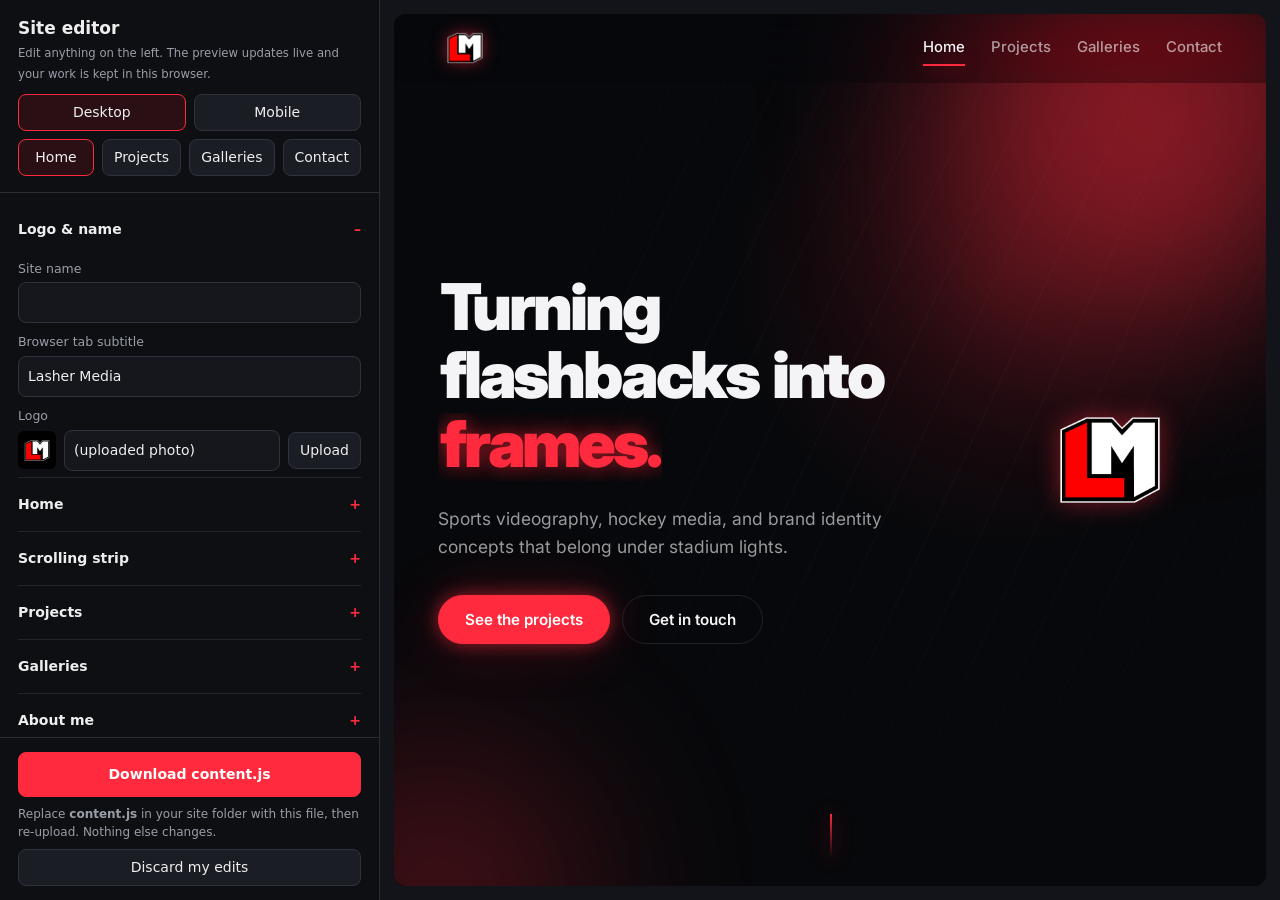
==== admin.html @ 1fe07e87 "Site" ====
<!DOCTYPE html>
<html lang="en"><head><meta charset="utf-8">
<meta name="viewport" content="width=device-width, initial-scale=1">
<meta name="robots" content="noindex">
<title>Site editor</title>
<style>
*{box-sizing:border-box}body{margin:0;font:14px/1.5 Inter,system-ui,sans-serif;background:#12141a;color:#eee;display:flex;height:100vh}
aside{width:380px;flex:none;background:#0d0f13;border-right:1px solid #2a2d36;display:flex;flex-direction:column}
.top{padding:16px 18px;border-bottom:1px solid #2a2d36}.top h1{font-size:17px;margin:0}.top small{color:#9a9ea8}
.scroll{flex:1;overflow:auto;padding:10px 18px}
details{border-bottom:1px solid #22252d;padding:6px 0}summary{cursor:pointer;font-weight:600;padding:10px 0;list-style:none;display:flex;justify-content:space-between}
summary::after{content:"+";color:#ff2a3d}details[open] summary::after{content:"–"}
label{display:block;margin:10px 0 4px;font-size:12.5px;color:#9a9ea8}
input[type=text],textarea{width:100%;padding:9px;border-radius:8px;border:1px solid #2f333d;background:#15171c;color:#eee;font:inherit}
textarea{min-height:76px;resize:vertical}input[type=color]{width:60px;height:34px;border:0;background:none;padding:0}
button{font:inherit;cursor:pointer;border:1px solid #2f333d;background:#1a1d24;color:#eee;padding:7px 11px;border-radius:8px}
button:hover{border-color:#ff2a3d}button.on{border-color:#ff2a3d;background:#2a0f14}
.item{border:1px solid #2a2d36;border-radius:10px;padding:2px 12px 12px;margin:10px 0;background:#101218}
.item .bar{display:flex;gap:6px;justify-content:space-between;align-items:center;margin-top:10px}.item b{font-size:12.5px}
.img{display:flex;gap:8px;align-items:center}.img img{width:38px;height:38px;object-fit:contain;background:#000;border-radius:6px}
.foot{padding:14px 18px;border-top:1px solid #2a2d36;display:grid;gap:8px}
.save{background:#ff2a3d;border-color:#ff2a3d;color:#fff;font-weight:600;padding:11px}
.hint{color:#9a9ea8;font-size:12px}.row{display:flex;gap:8px}.row button{flex:1}
main{flex:1;display:flex;justify-content:center;padding:14px;overflow:auto}
iframe{border:0;background:#000;border-radius:12px;width:100%;transition:width .25s}iframe.m{width:390px}
@media(max-width:860px){body{flex-direction:column}aside{width:100%;height:55vh}main{height:45vh}}
</style></head><body>
<aside>
<div class="top"><h1>Site editor</h1><small>Edit anything on the left. The preview updates live and your work is kept in this browser.</small>
<div class="row" style="margin-top:10px"><button id="dt" class="on">Desktop</button><button id="mb">Mobile</button></div>
<div class="row" style="margin-top:8px" id="pg"></div></div>
<div class="scroll" id="form"></div>
<div class="foot"><button class="save" id="dl">Download content.js</button>
<div class="hint">Replace <b>content.js</b> in your site folder with this file, then re-upload. Nothing else changes.</div>
<button id="reset">Discard my edits</button></div>
</aside>
<main><iframe id="f" src="index.html" title="Preview"></iframe></main>
<script src="content.js"></script>
<script>
const KEY='lm-draft',$=id=>document.getElementById(id),f=$('f');
let S;try{S=JSON.parse(localStorage.getItem(KEY))}catch(e){}
S=S||JSON.parse(JSON.stringify(window.SITE));
const SCHEMA=[
['Logo & name',[['brand.name','text','Site name'],['brand.title','text','Browser tab subtitle'],['brand.logo','image','Logo']]],
['Home',[['hero.headline','text','Headline'],['hero.accent','text','Words that glow red (from the headline)'],['hero.sub','area','Intro text'],['hero.primary','text','Main button'],['hero.secondary','text','Second button'],['hero.image','image','Background photo (fills the whole top section)'],['hero.video','text','Background video (optional, e.g. video/hero.mp4)']]],
['Scrolling strip',[['marquee','lines','One phrase per line']]],
['Projects',[['projects.heading','text','Heading'],['projects.text','area','Intro'],['projects.items','list','Project',[['tag','text','Small label'],['title','text','Title'],['text','area','Description'],['image','image','Cover image'],['link','text','Link (optional)'],['linkLabel','text','Link text']]]]],
['Galleries',[['galleries.heading','text','Heading'],['galleries.text','area','Intro'],['galleries.items','list','Gallery',[['title','text','Title'],['label','text','Small text'],['url','text','Gallery link'],['image','image','Thumbnail image (optional)']]]]],
['About me',[['about.heading','text','Heading'],['about.paragraphs','paras','Text (blank line between paragraphs)'],['about.photo','image','Photo'],['about.skills','csv','Skills (separate with commas)']]],
['Contact & links',[['contact.heading','text','Heading'],['contact.text','area','Intro'],['contact.email','text','Email address'],['contact.types','lines','Project types in the form (one per line)'],['contact.socials','list','Social link',[['label','text','Name'],['url','text','Link']]]]],
['Colors',[['theme.accent','color','Neon accent'],['theme.bg','color','Background'],['theme.ink','color','Text']]],
['Footer',[['footer','text','Footer text']]]];
const parent=(o,p)=>{const k=p.split('.');const last=k.pop();for(const x of k)o=o[x];return[o,last]};
let t;function push(){clearTimeout(t);t=setTimeout(()=>{localStorage.setItem(KEY,JSON.stringify(S));f.contentWindow&&f.contentWindow.postMessage({type:'site',data:S},'*')},200)}
f.onload=()=>f.contentWindow.postMessage({type:'site',data:S},'*');
const E=(tag,cls,txt)=>{const e=document.createElement(tag);if(cls)e.className=cls;if(txt)e.textContent=txt;return e};
function shrink(file,key,cb){const i=new Image,u=URL.createObjectURL(file);i.onload=()=>{const m=key==='logo'?900:1600,s=Math.min(1,m/Math.max(i.width,i.height)),c=E('canvas');c.width=i.width*s;c.height=i.height*s;c.getContext('2d').drawImage(i,0,0,c.width,c.height);cb(file.type==='image/png'?c.toDataURL('image/png'):c.toDataURL('image/jpeg',.82))};i.src=u}
function field(obj,key,type,label,after){
 const w=E('div');w.append(E('label','',label));let v=obj[key];
 const set=x=>{obj[key]=x;push()};
 if(type==='text'||type==='color'){const i=E('input');i.type=type;i.value=v||'';i.oninput=()=>set(i.value);w.append(i)}
 else if(type==='image'){const r=E('div','img'),th=E('img'),i=E('input');i.type='text';i.value=(v||'').startsWith('data:')?'(uploaded photo)':v||'';i.placeholder='images/photo.jpg or upload →';
  if(v)th.src=v;else th.style.display='none';
  i.oninput=()=>{set(i.value);th.src=i.value;th.style.display=i.value?'':'none'};
  const b=E('button','','Upload'),fi=E('input');fi.type='file';fi.accept='image/*';fi.hidden=true;b.onclick=()=>fi.click();
  fi.onchange=()=>fi.files[0]&&shrink(fi.files[0],key,d=>{set(d);th.src=d;th.style.display='';i.value='(uploaded photo)'});
  r.append(th,i,b,fi);w.append(r)}
 else{const a=E('textarea');
  const to={area:x=>x||'',lines:x=>(x||[]).join('\n'),paras:x=>(x||[]).join('\n\n'),csv:x=>(x||[]).join(', ')}[type];
  const from={area:x=>x,lines:x=>x.split('\n').map(s=>s.trim()).filter(Boolean),paras:x=>x.split(/\n\s*\n/).map(s=>s.trim()).filter(Boolean),csv:x=>x.split(',').map(s=>s.trim()).filter(Boolean)}[type];
  a.value=to(v);a.oninput=()=>set(from(a.value));w.append(a)}
 return w}
function build(){
 const root=$('form');root.textContent='';
 SCHEMA.forEach(([title,fields],n)=>{
  const d=E('details');if(n===0)d.open=true;d.append(E('summary','',title));
  fields.forEach(([path,type,label,sub])=>{
   const[o,k]=parent(S,path);
   if(type!=='list'){d.append(field(o,k,type,label));return}
   const arr=o[k],box=E('div');
   const draw=()=>{box.textContent='';arr.forEach((it,i)=>{
     const c=E('div','item');sub.forEach(([sk,st,sl])=>c.append(field(it,sk,st,sl)));
     const bar=E('div','bar');bar.append(E('b','',label+' '+(i+1)));
     const up=E('button','','↑'),dn=E('button','','↓'),del=E('button','','Delete');
     up.onclick=()=>{if(i>0){[arr[i-1],arr[i]]=[arr[i],arr[i-1]];push();draw()}};
     dn.onclick=()=>{if(i<arr.length-1){[arr[i+1],arr[i]]=[arr[i],arr[i+1]];push();draw()}};
     del.onclick=()=>{if(confirm('Delete this item?')){arr.splice(i,1);push();draw()}};
     const g=E('div');g.style.cssText='display:flex;gap:6px';g.append(up,dn,del);bar.append(g);c.append(bar);box.append(c)})};
   draw();d.append(box);
   const add=E('button','','+ Add '+label.toLowerCase());add.style.marginTop='8px';
   add.onclick=()=>{const n={};sub.forEach(([sk])=>n[sk]='');arr.push(n);push();draw()};d.append(add)});
  root.append(d)})}
build();
[['index.html','Home'],['projects.html','Projects'],['galleries.html','Galleries'],['contact.html','Contact']].forEach(([u,n],i)=>{const b=E('button',i?'':'on',n);b.onclick=()=>{f.src=u;[...$('pg').children].forEach(x=>x.classList.remove('on'));b.classList.add('on')};$('pg').append(b)});
$('dt').onclick=()=>{f.classList.remove('m');$('dt').classList.add('on');$('mb').classList.remove('on')};
$('mb').onclick=()=>{f.classList.add('m');$('mb').classList.add('on');$('dt').classList.remove('on')};
$('dl').onclick=()=>{const a=E('a');a.href=URL.createObjectURL(new Blob(['window.SITE = '+JSON.stringify(S,null,2)+';\n'],{type:'text/javascript'}));a.download='content.js';a.click()};
$('reset').onclick=()=>{if(confirm('Discard all your unsaved edits and go back to the published version?')){localStorage.removeItem(KEY);location.reload()}};
</script></body></html>
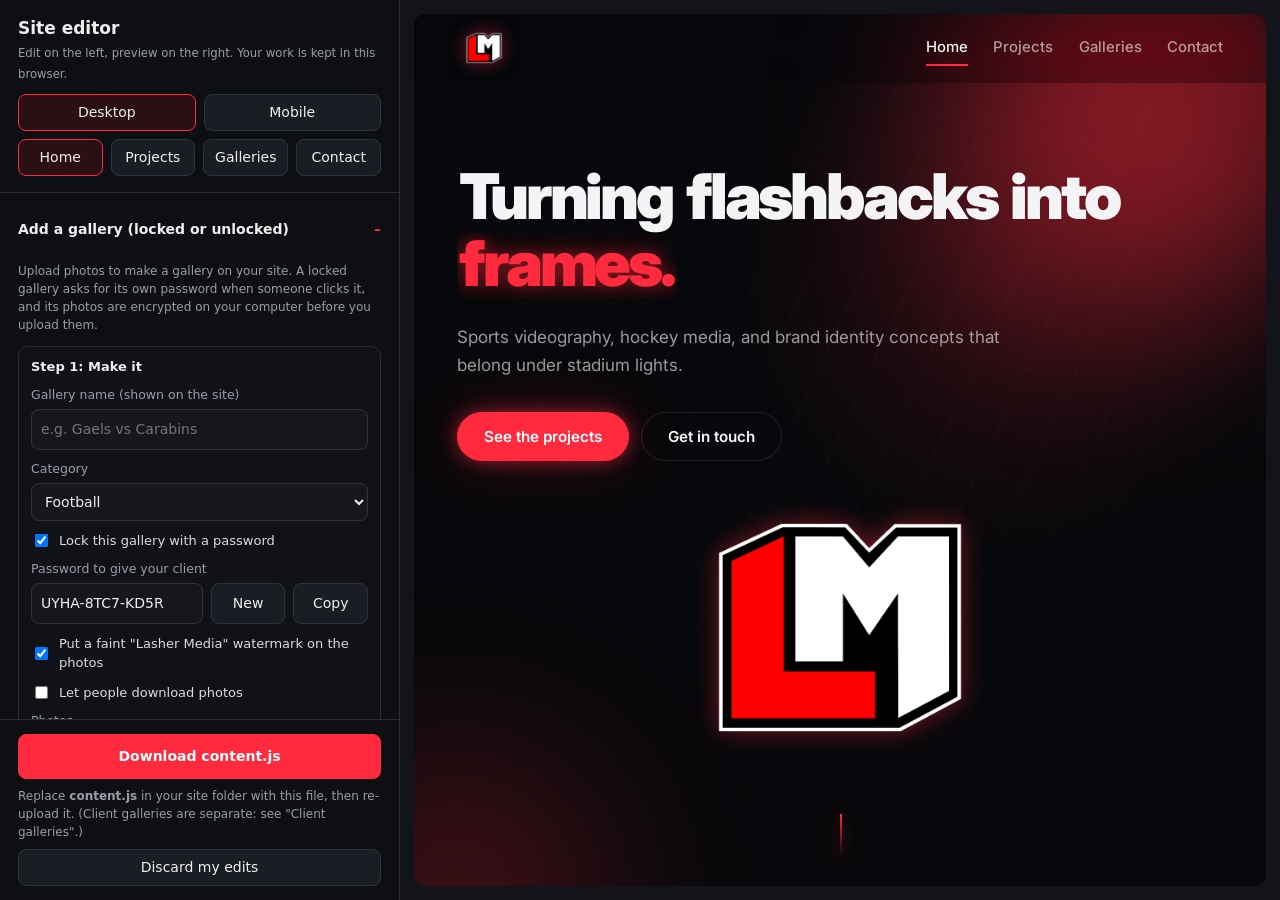
==== commit c3e83e77: "Add files via upload" ====
--- a/admin.html
+++ b/admin.html
@@ -5,60 +5,80 @@
 <title>Site editor</title>
 <style>
 *{box-sizing:border-box}body{margin:0;font:14px/1.5 Inter,system-ui,sans-serif;background:#12141a;color:#eee;display:flex;height:100vh}
-aside{width:380px;flex:none;background:#0d0f13;border-right:1px solid #2a2d36;display:flex;flex-direction:column}
+aside{width:400px;flex:none;background:#0d0f13;border-right:1px solid #2a2d36;display:flex;flex-direction:column}
 .top{padding:16px 18px;border-bottom:1px solid #2a2d36}.top h1{font-size:17px;margin:0}.top small{color:#9a9ea8}
 .scroll{flex:1;overflow:auto;padding:10px 18px}
 details{border-bottom:1px solid #22252d;padding:6px 0}summary{cursor:pointer;font-weight:600;padding:10px 0;list-style:none;display:flex;justify-content:space-between}
 summary::after{content:"+";color:#ff2a3d}details[open] summary::after{content:"–"}
 label{display:block;margin:10px 0 4px;font-size:12.5px;color:#9a9ea8}
-input[type=text],textarea{width:100%;padding:9px;border-radius:8px;border:1px solid #2f333d;background:#15171c;color:#eee;font:inherit}
+label.chk{display:flex;gap:8px;align-items:center;color:#ddd;font-size:13px}
+input[type=text],textarea,select{width:100%;padding:9px;border-radius:8px;border:1px solid #2f333d;background:#15171c;color:#eee;font:inherit}
 textarea{min-height:76px;resize:vertical}input[type=color]{width:60px;height:34px;border:0;background:none;padding:0}
 button{font:inherit;cursor:pointer;border:1px solid #2f333d;background:#1a1d24;color:#eee;padding:7px 11px;border-radius:8px}
-button:hover{border-color:#ff2a3d}button.on{border-color:#ff2a3d;background:#2a0f14}
+button:hover{border-color:#ff2a3d}button.on{border-color:#ff2a3d;background:#2a0f14}button:disabled{opacity:.5}
 .item{border:1px solid #2a2d36;border-radius:10px;padding:2px 12px 12px;margin:10px 0;background:#101218}
 .item .bar{display:flex;gap:6px;justify-content:space-between;align-items:center;margin-top:10px}.item b{font-size:12.5px}
 .img{display:flex;gap:8px;align-items:center}.img img{width:38px;height:38px;object-fit:contain;background:#000;border-radius:6px}
 .foot{padding:14px 18px;border-top:1px solid #2a2d36;display:grid;gap:8px}
-.save{background:#ff2a3d;border-color:#ff2a3d;color:#fff;font-weight:600;padding:11px}
+.save,.go{background:#ff2a3d;border-color:#ff2a3d;color:#fff;font-weight:600;padding:11px;width:100%}
 .hint{color:#9a9ea8;font-size:12px}.row{display:flex;gap:8px}.row button{flex:1}
+.step{background:#101218;border:1px solid #2a2d36;border-radius:10px;padding:10px 12px;margin:10px 0}.step h4{margin:0 0 4px;font-size:13px}
+.vlist .v{display:flex;justify-content:space-between;gap:8px;align-items:center;padding:8px 0;border-top:1px solid #22252d}
+.vlist code{color:#ff8a94;font-size:13px}
 main{flex:1;display:flex;justify-content:center;padding:14px;overflow:auto}
 iframe{border:0;background:#000;border-radius:12px;width:100%;transition:width .25s}iframe.m{width:390px}
-@media(max-width:860px){body{flex-direction:column}aside{width:100%;height:55vh}main{height:45vh}}
+@media(max-width:860px){body{flex-direction:column}aside{width:100%;height:58vh}main{height:42vh}}
 </style></head><body>
 <aside>
-<div class="top"><h1>Site editor</h1><small>Edit anything on the left. The preview updates live and your work is kept in this browser.</small>
+<div class="top"><h1>Site editor</h1><small>Edit on the left, preview on the right. Your work is kept in this browser.</small>
 <div class="row" style="margin-top:10px"><button id="dt" class="on">Desktop</button><button id="mb">Mobile</button></div>
 <div class="row" style="margin-top:8px" id="pg"></div></div>
 <div class="scroll" id="form"></div>
 <div class="foot"><button class="save" id="dl">Download content.js</button>
-<div class="hint">Replace <b>content.js</b> in your site folder with this file, then re-upload. Nothing else changes.</div>
+<div class="hint">Replace <b>content.js</b> in your site folder with this file, then re-upload it. (Client galleries are separate: see "Client galleries".)</div>
 <button id="reset">Discard my edits</button></div>
 </aside>
 <main><iframe id="f" src="index.html" title="Preview"></iframe></main>
 <script src="content.js"></script>
+<script src="vault.js"></script>
 <script>
-const KEY='lm-draft',$=id=>document.getElementById(id),f=$('f');
+const KEY='lm-draft-v2',$=id=>document.getElementById(id),f=$('f');
 let S;try{S=JSON.parse(localStorage.getItem(KEY))}catch(e){}
 S=S||JSON.parse(JSON.stringify(window.SITE));
+const CAT=(p)=>'select:'+p;
 const SCHEMA=[
-['Logo & name',[['brand.name','text','Site name'],['brand.title','text','Browser tab subtitle'],['brand.logo','image','Logo']]],
-['Home',[['hero.headline','text','Headline'],['hero.accent','text','Words that glow red (from the headline)'],['hero.sub','area','Intro text'],['hero.primary','text','Main button'],['hero.secondary','text','Second button'],['hero.image','image','Background photo (fills the whole top section)'],['hero.video','text','Background video (optional, e.g. video/hero.mp4)']]],
-['Scrolling strip',[['marquee','lines','One phrase per line']]],
-['Projects',[['projects.heading','text','Heading'],['projects.text','area','Intro'],['projects.items','list','Project',[['tag','text','Small label'],['title','text','Title'],['text','area','Description'],['image','image','Cover image'],['link','text','Link (optional)'],['linkLabel','text','Link text']]]]],
-['Galleries',[['galleries.heading','text','Heading'],['galleries.text','area','Intro'],['galleries.items','list','Gallery',[['title','text','Title'],['label','text','Small text'],['url','text','Gallery link'],['image','image','Thumbnail image (optional)']]]]],
-['About me',[['about.heading','text','Heading'],['about.paragraphs','paras','Text (blank line between paragraphs)'],['about.photo','image','Photo'],['about.skills','csv','Skills (separate with commas)']]],
+['Logo & name',[['brand.name','text','Site name (tab title)'],['brand.showName','bool','Show the name next to the logo'],['brand.title','text','Browser tab subtitle'],['brand.logo','image','Logo']]],
+['Home: top',[['hero.headline','text','Headline'],['hero.accent','text','Words that glow (from the headline)'],['hero.sub','area','Intro text'],['hero.primary','text','Main button'],['hero.secondary','text','Second button'],['hero.image','image','Background photo (optional)'],['hero.video','text','Background video (optional, e.g. video/hero.mp4)']]],
+['Home: scrolling strip',[['marquee','lines','One phrase per line']]],
+['Home: about me',[['about.heading','text','Heading'],['about.paragraphs','paras','Text (blank line between paragraphs)'],['about.photo','image','Photo'],['about.skills','csv','Skills (separate with commas)']]],
+['Home: what I do',[['home.services.heading','text','Heading'],['home.services.text','area','Intro'],['home.services.items','list','Service',[['title','text','Title'],['text','area','Description']]]]],
+['Home: featured work',[['home.featured.heading','text','Heading'],['home.featured.text','area','Intro (shows your first 3 projects)']]],
+['Home: how it works',[['home.steps.heading','text','Heading'],['home.steps.items','list','Step',[['title','text','Title'],['text','area','Description']]]]],
+['Home: call to action',[['home.cta.heading','text','Heading'],['home.cta.text','area','Text'],['home.cta.button','text','Button']]],
+['Projects',[['projects.heading','text','Heading'],['projects.text','area','Intro'],
+  ['projects.categories','list','Category',[['name','text','Name'],['text','text','Short line (optional)'],['image','image','Tile image (optional)']]],
+  ['projects.items','list','Project',[['category',CAT('projects.categories'),'Category'],['tag','text','Small label'],['title','text','Title'],['text','area','Description'],['image','image','Cover image'],['link','text','Link (optional)'],['linkLabel','text','Link text']]]]],
+['Galleries',[['galleries.heading','text','Heading'],['galleries.text','area','Intro'],
+  ['galleries.categories','list','Category',[['name','text','Name'],['text','text','Short line (optional)'],['image','image','Tile image (optional)']]],
+  ['galleries.items','list','Gallery',[['category',CAT('galleries.categories'),'Category'],['title','text','Title'],['label','text','Small text'],['url','text','Link (only for galleries hosted elsewhere)'],['image','image','Thumbnail (optional)'],['locked','bool','Locked with a password'],['vault','text','Gallery ID (filled in automatically)']]]]],
 ['Contact & links',[['contact.heading','text','Heading'],['contact.text','area','Intro'],['contact.email','text','Email address'],['contact.types','lines','Project types in the form (one per line)'],['contact.socials','list','Social link',[['label','text','Name'],['url','text','Link']]]]],
-['Colors',[['theme.accent','color','Neon accent'],['theme.bg','color','Background'],['theme.ink','color','Text']]],
+['Colors',[['theme.accents.home','color','Home accent'],['theme.accents.projects','color','Projects accent'],['theme.accents.galleries','color','Galleries accent'],['theme.accents.contact','color','Contact accent'],['theme.bg','color','Background'],['theme.ink','color','Text']]],
 ['Footer',[['footer','text','Footer text']]]];
-const parent=(o,p)=>{const k=p.split('.');const last=k.pop();for(const x of k)o=o[x];return[o,last]};
+const walk=(o,p,make)=>{const k=p.split('.'),last=k.pop();for(const x of k){if(o[x]==null||typeof o[x]!=='object')o[x]={};o=o[x]}return[o,last]};
+const get=p=>{let o=S;for(const x of p.split('.'))o=o&&o[x];return o};
 let t;function push(){clearTimeout(t);t=setTimeout(()=>{localStorage.setItem(KEY,JSON.stringify(S));f.contentWindow&&f.contentWindow.postMessage({type:'site',data:S},'*')},200)}
 f.onload=()=>f.contentWindow.postMessage({type:'site',data:S},'*');
-const E=(tag,cls,txt)=>{const e=document.createElement(tag);if(cls)e.className=cls;if(txt)e.textContent=txt;return e};
-function shrink(file,key,cb){const i=new Image,u=URL.createObjectURL(file);i.onload=()=>{const m=key==='logo'?900:1600,s=Math.min(1,m/Math.max(i.width,i.height)),c=E('canvas');c.width=i.width*s;c.height=i.height*s;c.getContext('2d').drawImage(i,0,0,c.width,c.height);cb(file.type==='image/png'?c.toDataURL('image/png'):c.toDataURL('image/jpeg',.82))};i.src=u}
-function field(obj,key,type,label,after){
- const w=E('div');w.append(E('label','',label));let v=obj[key];
- const set=x=>{obj[key]=x;push()};
- if(type==='text'||type==='color'){const i=E('input');i.type=type;i.value=v||'';i.oninput=()=>set(i.value);w.append(i)}
+const E=(tag,cls,txt)=>{const e=document.createElement(tag);if(cls)e.className=cls;if(txt!=null)e.textContent=txt;return e};
+function shrink(file,key,cb){const i=new Image,u=URL.createObjectURL(file);i.onload=()=>{const m=key==='logo'?900:1800,s=Math.min(1,m/Math.max(i.width,i.height)),c=E('canvas');c.width=i.width*s;c.height=i.height*s;c.getContext('2d').drawImage(i,0,0,c.width,c.height);cb(file.type==='image/png'?c.toDataURL('image/png'):c.toDataURL('image/jpeg',.84))};i.src=u}
+function field(obj,key,type,label){
+ const w=E('div');let v=obj[key];const set=x=>{obj[key]=x;push()};
+ if(type==='bool'){const l=E('label','chk'),i=E('input');i.type='checkbox';i.checked=!!v;i.onchange=()=>set(i.checked);l.append(i,document.createTextNode(label));return l}
+ w.append(E('label','',label));
+ if(type==='text'||type==='color'){const i=E('input');i.type=type;i.value=v||(type==='color'?'#ff2a3d':'');i.oninput=()=>set(i.value);w.append(i)}
+ else if(type.startsWith('select:')){const s=E('select'),p=type.slice(7);
+  const fill=()=>{s.textContent='';const names=(get(p)||[]).map(c=>c.name);if(obj[key]&&!names.includes(obj[key]))names.push(obj[key]);if(!obj[key]&&names.length)set(names[0]);
+   names.forEach(n=>{const o=E('option','',n);o.value=n;s.append(o)});s.value=obj[key]||''};
+  fill();s.onfocus=fill;s.onchange=()=>set(s.value);w.append(s)}
  else if(type==='image'){const r=E('div','img'),th=E('img'),i=E('input');i.type='text';i.value=(v||'').startsWith('data:')?'(uploaded photo)':v||'';i.placeholder='images/photo.jpg or upload →';
   if(v)th.src=v;else th.style.display='none';
   i.oninput=()=>{set(i.value);th.src=i.value;th.style.display=i.value?'':'none'};
@@ -71,13 +91,13 @@
   a.value=to(v);a.oninput=()=>set(from(a.value));w.append(a)}
  return w}
 function build(){
- const root=$('form');root.textContent='';
- SCHEMA.forEach(([title,fields],n)=>{
-  const d=E('details');if(n===0)d.open=true;d.append(E('summary','',title));
+ const root=$('form');root.textContent='';root.append(clientPanel());
+ SCHEMA.forEach(([title,fields])=>{
+  const d=E('details');d.append(E('summary','',title));
   fields.forEach(([path,type,label,sub])=>{
-   const[o,k]=parent(S,path);
+   const[o,k]=walk(S,path);
    if(type!=='list'){d.append(field(o,k,type,label));return}
-   const arr=o[k],box=E('div');
+   if(!Array.isArray(o[k]))o[k]=[];const arr=o[k],box=E('div');
    const draw=()=>{box.textContent='';arr.forEach((it,i)=>{
      const c=E('div','item');sub.forEach(([sk,st,sl])=>c.append(field(it,sk,st,sl)));
      const bar=E('div','bar');bar.append(E('b','',label+' '+(i+1)));
@@ -90,6 +110,62 @@
    const add=E('button','','+ Add '+label.toLowerCase());add.style.marginTop='8px';
    add.onclick=()=>{const n={};sub.forEach(([sk])=>n[sk]='');arr.push(n);push();draw()};d.append(add)});
   root.append(d)})}
+
+/* ---------- Add a gallery (locked or unlocked) ---------- */
+const LS='lm-client-galleries';let lastMsg='';
+const vlist=()=>{try{return JSON.parse(localStorage.getItem(LS)||'[]')}catch(e){return[]}};
+function genPw(){const a='ABCDEFGHJKMNPQRSTUVWXYZ23456789',r=crypto.getRandomValues(new Uint8Array(12));let s='';r.forEach((x,i)=>{s+=a[x%a.length];if(i%4===3&&i<11)s+='-'});return s}
+async function prep(file,wm,text){
+ const bm=await createImageBitmap(file),s=Math.min(1,2000/Math.max(bm.width,bm.height)),c=E('canvas');
+ c.width=Math.round(bm.width*s);c.height=Math.round(bm.height*s);const x=c.getContext('2d');x.drawImage(bm,0,0,c.width,c.height);
+ if(wm){x.save();x.globalAlpha=.24;x.fillStyle='#fff';x.shadowColor='rgba(0,0,0,.6)';x.shadowBlur=4;const fs=Math.max(18,c.width/22);x.font='700 '+fs+'px Inter,sans-serif';x.rotate(-Math.PI/7);
+  const step=fs*7;let row=0;for(let y=-c.width;y<c.height+c.width;y+=fs*4,row++)for(let xx=-c.width;xx<c.width*2;xx+=step)x.fillText(text,xx+(row%2)*step/2,y);x.restore()}
+ const blob=await new Promise(r=>c.toBlob(r,'image/jpeg',.86));
+ return{name:file.name.replace(/\.[^.]+$/,'')+'.jpg',type:'image/jpeg',bytes:new Uint8Array(await blob.arrayBuffer())}}
+function clientPanel(){
+ const d=E('details');d.open=true;d.append(E('summary','','Add a gallery (locked or unlocked)'));
+ d.append(E('p','hint','Upload photos to make a gallery on your site. A locked gallery asks for its own password when someone clicks it, and its photos are encrypted on your computer before you upload them.'));
+ const s1=E('div','step');s1.append(E('h4','','Step 1: Make it'));
+ const name=E('input');name.type='text';name.placeholder='e.g. Gaels vs Carabins';
+ const cat=E('select'),fillCat=()=>{cat.textContent='';((S.galleries&&S.galleries.categories)||[]).forEach(c=>{const o=E('option','',c.name);o.value=c.name;cat.append(o)})};fillCat();cat.onfocus=fillCat;
+ const lk=E('input');lk.type='checkbox';lk.checked=true;const ll=E('label','chk');ll.append(lk,document.createTextNode('Lock this gallery with a password'));
+ const pw=E('input');pw.type='text';pw.value=genPw();
+ const nb=E('button','','New'),cb=E('button','','Copy');nb.onclick=()=>pw.value=genPw();cb.onclick=()=>{navigator.clipboard&&navigator.clipboard.writeText(pw.value);cb.textContent='Copied';setTimeout(()=>cb.textContent='Copy',1200)};
+ const pr=E('div','row');pr.append(pw,nb,cb);pw.style.flex='3';
+ const pbox=E('div');pbox.append(E('label','','Password to give your client'),pr);lk.onchange=()=>pbox.hidden=!lk.checked;
+ const wm=E('input');wm.type='checkbox';wm.checked=true;const wl=E('label','chk');wl.append(wm,document.createTextNode('Put a faint "'+(S.brand.name||'Lasher Media')+'" watermark on the photos'));
+ const dc=E('input');dc.type='checkbox';const dl=E('label','chk');dl.append(dc,document.createTextNode('Let people download photos'));
+ const fi=E('input');fi.type='file';fi.accept='image/*';fi.multiple=true;fi.hidden=true;const fb=E('button','','Choose photos');const fc=E('span','hint',' none chosen');
+ fb.onclick=()=>fi.click();fi.onchange=()=>fc.textContent=' '+fi.files.length+' chosen';
+ s1.append(E('label','','Gallery name (shown on the site)'),name,E('label','','Category'),cat,ll,pbox,wl,dl,E('label','','Photos'),fb,fc,fi);
+ const s2=E('div','step');s2.append(E('h4','','Step 2: Download and upload'));
+ const go=E('button','go','Create gallery'),st=E('div','hint');st.style.marginTop='8px';st.textContent=lastMsg;
+ s2.append(go,st);d.append(s1,s2);
+ const list=E('div','vlist');d.append(E('label','','Galleries you made here'),list);
+ const draw=()=>{list.textContent='';const L=vlist();if(!L.length){list.append(E('div','hint','None yet.'));return}
+  L.forEach((g,i)=>{const row=E('div','v'),info=E('div');info.append(E('div','',g.name+' ('+g.count+' photos, '+(g.locked?'locked':'unlocked')+')'));if(g.locked)info.append(E('code','',g.pw));
+   const b=E('div','row');b.style.flex='none';
+   if(g.locked){const msg=E('button','','Copy message');msg.onclick=()=>{navigator.clipboard&&navigator.clipboard.writeText('Hi! Your gallery is ready. Go to the Galleries page on my website, click "'+g.name+'", and enter this password: '+g.pw);msg.textContent='Copied';setTimeout(()=>msg.textContent='Copy message',1200)};b.append(msg)}
+   const rm=E('button','','Remove');rm.onclick=()=>{if(confirm('Remove from this list? To take the gallery offline, also delete the folder '+(g.locked?'vault/':'gallery/')+g.id+' from your site and delete its card in the Galleries section.')){const n=vlist();n.splice(i,1);localStorage.setItem(LS,JSON.stringify(n));draw()}};
+   b.append(rm);row.append(info,b);list.append(row)})};
+ draw();
+ go.onclick=async()=>{
+  const files=[...fi.files],locked=lk.checked;
+  if(!name.value.trim()||!files.length||!cat.value||(locked&&norm(pw.value).length<8)){st.textContent='Add a name, a category, at least one photo'+(locked?', and a password with 8+ characters':'')+'.';return}
+  go.disabled=true;try{
+   const out=[];for(let i=0;i<files.length;i++){st.textContent='Preparing photo '+(i+1)+' of '+files.length+'…';out.push(await prep(files[i],wm.checked,S.brand.name||'Lasher Media'))}
+   st.textContent=locked?'Encrypting…':'Packaging…';
+   const meta={title:name.value.trim(),allowDownload:dc.checked};
+   const r=locked?await Vault.build(pw.value,meta,out):await Vault.buildOpen(meta,out);
+   if(!S.galleries)S.galleries={};(S.galleries.items=S.galleries.items||[]).push({category:cat.value,title:meta.title,label:'',url:'',image:'',vault:r.id,locked});push();
+   r.files['content.js']=new TextEncoder().encode('window.SITE = '+JSON.stringify(S,null,2)+';\n');
+   const a=E('a');a.href=URL.createObjectURL(Vault.zip(r.files));a.download='gallery-'+r.id.slice(0,6)+'.zip';a.click();
+   const L=vlist();L.push({name:meta.title,pw:locked?pw.value:'',id:r.id,count:out.length,locked});localStorage.setItem(LS,JSON.stringify(L));
+   lastMsg='Done! Unzip the download over your site folder (say yes to replacing content.js), then upload everything. '+(locked?'Give your client the password shown below.':'');
+   build();
+  }catch(e){st.textContent='Something went wrong: '+e.message;go.disabled=false}};
+ return d}
+const norm=p=>Vault.norm(p);
 build();
 [['index.html','Home'],['projects.html','Projects'],['galleries.html','Galleries'],['contact.html','Contact']].forEach(([u,n],i)=>{const b=E('button',i?'':'on',n);b.onclick=()=>{f.src=u;[...$('pg').children].forEach(x=>x.classList.remove('on'));b.classList.add('on')};$('pg').append(b)});
 $('dt').onclick=()=>{f.classList.remove('m');$('dt').classList.add('on');$('mb').classList.remove('on')};
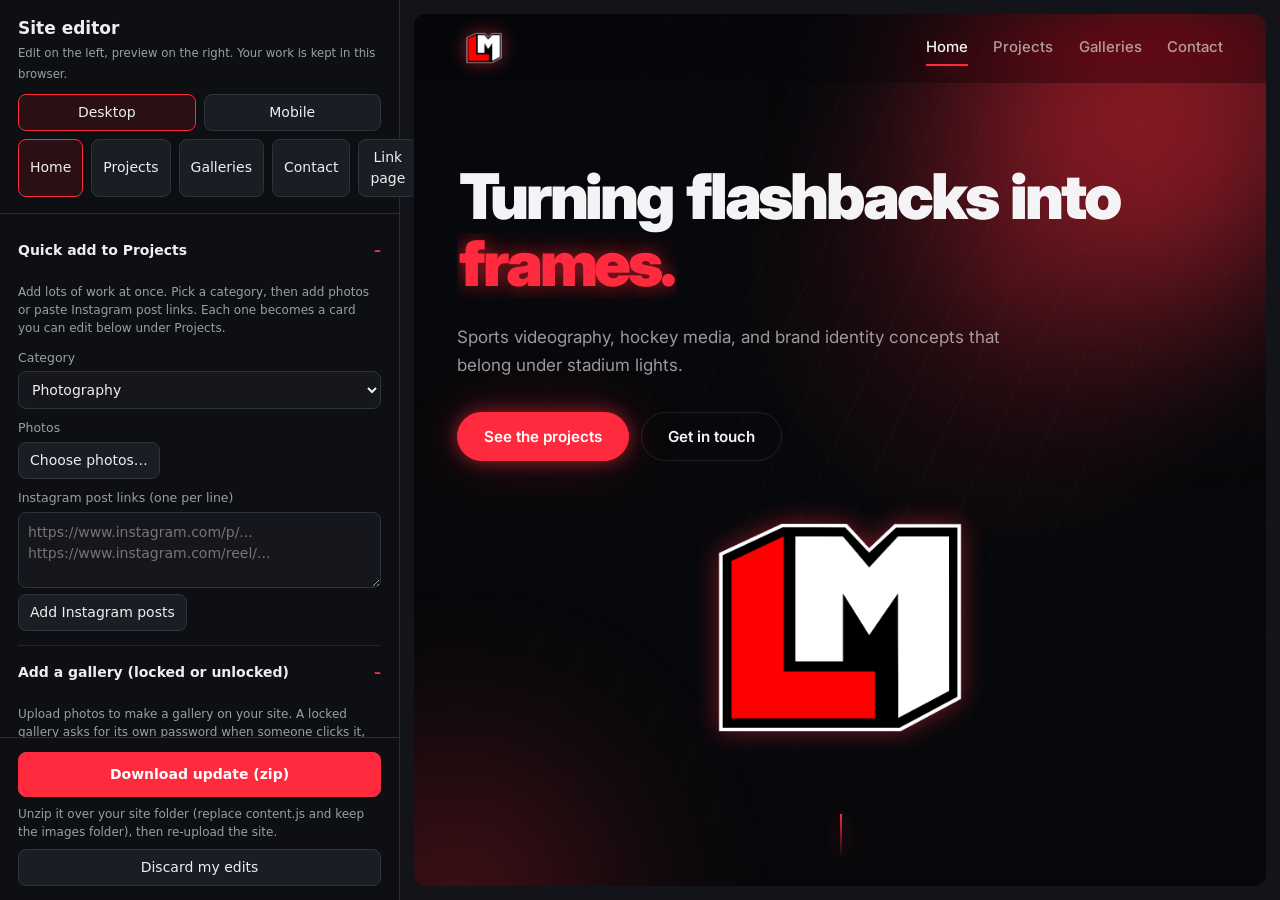
==== commit 451d6d62: "Add files via upload" ====
--- a/admin.html
+++ b/admin.html
@@ -34,16 +34,17 @@
 <div class="row" style="margin-top:10px"><button id="dt" class="on">Desktop</button><button id="mb">Mobile</button></div>
 <div class="row" style="margin-top:8px" id="pg"></div></div>
 <div class="scroll" id="form"></div>
-<div class="foot"><button class="save" id="dl">Download content.js</button>
-<div class="hint">Replace <b>content.js</b> in your site folder with this file, then re-upload it. (Client galleries are separate: see "Client galleries".)</div>
+<div class="foot"><button class="save" id="dl">Download update (zip)</button>
+<div class="hint">Unzip it over your site folder (replace content.js and keep the images folder), then re-upload the site.</div>
 <button id="reset">Discard my edits</button></div>
 </aside>
 <main><iframe id="f" src="index.html" title="Preview"></iframe></main>
 <script src="content.js"></script>
 <script src="vault.js"></script>
 <script>
-const KEY='lm-draft-v2',$=id=>document.getElementById(id),f=$('f');
+const KEY='lm-draft-v3',$=id=>document.getElementById(id),f=$('f');
 let S;try{S=JSON.parse(localStorage.getItem(KEY))}catch(e){}
+if(!window.SITE){document.body.innerHTML='<p style="padding:30px">content.js was not found. Keep admin.html in the same folder as content.js.</p>';throw new Error('no content.js')}
 S=S||JSON.parse(JSON.stringify(window.SITE));
 const CAT=(p)=>'select:'+p;
 const SCHEMA=[
@@ -57,10 +58,11 @@
 ['Home: call to action',[['home.cta.heading','text','Heading'],['home.cta.text','area','Text'],['home.cta.button','text','Button']]],
 ['Projects',[['projects.heading','text','Heading'],['projects.text','area','Intro'],
   ['projects.categories','list','Category',[['name','text','Name'],['text','text','Short line (optional)'],['image','image','Tile image (optional)']]],
-  ['projects.items','list','Project',[['category',CAT('projects.categories'),'Category'],['tag','text','Small label'],['title','text','Title'],['text','area','Description'],['image','image','Cover image'],['link','text','Link (optional)'],['linkLabel','text','Link text']]]]],
+  ['projects.items','list','Project',[['category',CAT('projects.categories'),'Category'],['tag','text','Small label'],['title','text','Title'],['text','area','Description'],['image','image','Cover image'],['link','text','Link (optional)'],['linkLabel','text','Link text'],['embed','text','Instagram post link (shows the post right on the site)']]]]],
 ['Galleries',[['galleries.heading','text','Heading'],['galleries.text','area','Intro'],
   ['galleries.categories','list','Category',[['name','text','Name'],['text','text','Short line (optional)'],['image','image','Tile image (optional)']]],
   ['galleries.items','list','Gallery',[['category',CAT('galleries.categories'),'Category'],['title','text','Title'],['label','text','Small text'],['url','text','Link (only for galleries hosted elsewhere)'],['image','image','Thumbnail (optional)'],['locked','bool','Locked with a password'],['vault','text','Gallery ID (filled in automatically)']]]]],
+['Link page (links.html)',[['links.tagline','text','Tagline'],['links.items','list','Link button',[['label','text','Button text'],['url','text','Link (leave empty on Email to use your contact email)'],['icon','choice:email,website,behance,tiktok,instagram,facebook,link','Icon']]]]],
 ['Contact & links',[['contact.heading','text','Heading'],['contact.text','area','Intro'],['contact.email','text','Email address'],['contact.types','lines','Project types in the form (one per line)'],['contact.socials','list','Social link',[['label','text','Name'],['url','text','Link']]]]],
 ['Colors',[['theme.accents.home','color','Home accent'],['theme.accents.projects','color','Projects accent'],['theme.accents.galleries','color','Galleries accent'],['theme.accents.contact','color','Contact accent'],['theme.bg','color','Background'],['theme.ink','color','Text']]],
 ['Footer',[['footer','text','Footer text']]]];
@@ -75,6 +77,7 @@
  if(type==='bool'){const l=E('label','chk'),i=E('input');i.type='checkbox';i.checked=!!v;i.onchange=()=>set(i.checked);l.append(i,document.createTextNode(label));return l}
  w.append(E('label','',label));
  if(type==='text'||type==='color'){const i=E('input');i.type=type;i.value=v||(type==='color'?'#ff2a3d':'');i.oninput=()=>set(i.value);w.append(i)}
+ else if(type.startsWith('choice:')){const s=E('select');type.slice(7).split(',').forEach(n=>{const o=E('option','',n);o.value=n;s.append(o)});s.value=v||'link';if(!v)set(s.value);s.onchange=()=>set(s.value);w.append(s)}
  else if(type.startsWith('select:')){const s=E('select'),p=type.slice(7);
   const fill=()=>{s.textContent='';const names=(get(p)||[]).map(c=>c.name);if(obj[key]&&!names.includes(obj[key]))names.push(obj[key]);if(!obj[key]&&names.length)set(names[0]);
    names.forEach(n=>{const o=E('option','',n);o.value=n;s.append(o)});s.value=obj[key]||''};
@@ -91,7 +94,7 @@
   a.value=to(v);a.oninput=()=>set(from(a.value));w.append(a)}
  return w}
 function build(){
- const root=$('form');root.textContent='';root.append(clientPanel());
+ const root=$('form');root.textContent='';root.append(quickPanel(),clientPanel());
  SCHEMA.forEach(([title,fields])=>{
   const d=E('details');d.append(E('summary','',title));
   fields.forEach(([path,type,label,sub])=>{
@@ -110,6 +113,36 @@
    const add=E('button','','+ Add '+label.toLowerCase());add.style.marginTop='8px';
    add.onclick=()=>{const n={};sub.forEach(([sk])=>n[sk]='');arr.push(n);push();draw()};d.append(add)});
   root.append(d)})}
+
+/* ---------- Save: moves uploaded photos into an images folder so the site stays fast ---------- */
+const fnv=s=>{let h=2166136261;for(let i=0;i<s.length;i+=7){h^=s.charCodeAt(i);h=Math.imul(h,16777619)}return (h>>>0).toString(36)+s.length.toString(36)};
+function packSite(){
+ const files={},copy=JSON.parse(JSON.stringify(S));
+ const walkIt=o=>{for(const k in o){const v=o[k];
+  if(typeof v==='string'&&v.startsWith('data:image')){const m=/^data:image\/(\w+);base64,(.*)$/.exec(v);if(!m)continue;
+   const bin=atob(m[2]),b=new Uint8Array(bin.length);for(let i=0;i<bin.length;i++)b[i]=bin.charCodeAt(i);
+   const name='images/'+(k==='logo'?'logo-':'img-')+fnv(m[2])+(m[1]==='png'?'.png':'.jpg');files[name]=b;o[k]=name}
+  else if(v&&typeof v==='object')walkIt(v)}};
+ walkIt(copy);files['content.js']=new TextEncoder().encode('window.SITE = '+JSON.stringify(copy,null,2)+';\n');return files}
+const shrinkP=(file,key)=>new Promise(res=>shrink(file,key||'image',res));
+let quickMsg='';
+function quickPanel(){
+ const d=E('details');d.open=true;d.append(E('summary','','Quick add to Projects'));
+ d.append(E('p','hint','Add lots of work at once. Pick a category, then add photos or paste Instagram post links. Each one becomes a card you can edit below under Projects.'));
+ const cat=E('select'),fill=()=>{cat.textContent='';((S.projects&&S.projects.categories)||[]).forEach(c=>{const o=E('option','',c.name);o.value=c.name;cat.append(o)})};fill();cat.onfocus=fill;
+ const fi=E('input');fi.type='file';fi.accept='image/*';fi.multiple=true;fi.hidden=true;
+ const fb=E('button','','Choose photos…'),msg=E('div','hint');msg.style.marginTop='8px';msg.textContent=quickMsg;
+ const add=items=>{S.projects=S.projects||{};(S.projects.items=S.projects.items||[]).push(...items);push();quickMsg='Added '+items.length+'. Edit titles and details under Projects below.';build()};
+ fb.onclick=()=>fi.click();
+ fi.onchange=async()=>{const fs=[...fi.files];if(!fs.length)return;const out=[];
+  for(let i=0;i<fs.length;i++){msg.textContent='Adding photo '+(i+1)+' of '+fs.length+'…';
+   out.push({category:cat.value,tag:'',title:fs[i].name.replace(/\.[^.]+$/,'').replace(/[-_]+/g,' ').trim(),text:'',image:await shrinkP(fs[i]),link:'',linkLabel:'',embed:''})}
+  add(out)};
+ const ta=E('textarea');ta.placeholder='https://www.instagram.com/p/...\nhttps://www.instagram.com/reel/...';
+ const ab=E('button','','Add Instagram posts');
+ ab.onclick=()=>{const L=ta.value.split(/\s+/).filter(x=>/instagram\.com\/(p|reel|tv)\//.test(x));if(!L.length){msg.textContent='Paste at least one Instagram post or reel link.';return}
+  add(L.map(u=>({category:cat.value,tag:'',title:'',text:'',image:'',link:'',linkLabel:'',embed:u})))};
+ d.append(E('label','','Category'),cat,E('label','','Photos'),fb,fi,E('label','','Instagram post links (one per line)'),ta,ab,msg);return d}
 
 /* ---------- Add a gallery (locked or unlocked) ---------- */
 const LS='lm-client-galleries';let lastMsg='';
@@ -158,7 +191,7 @@
    const meta={title:name.value.trim(),allowDownload:dc.checked};
    const r=locked?await Vault.build(pw.value,meta,out):await Vault.buildOpen(meta,out);
    if(!S.galleries)S.galleries={};(S.galleries.items=S.galleries.items||[]).push({category:cat.value,title:meta.title,label:'',url:'',image:'',vault:r.id,locked});push();
-   r.files['content.js']=new TextEncoder().encode('window.SITE = '+JSON.stringify(S,null,2)+';\n');
+   Object.assign(r.files,packSite());
    const a=E('a');a.href=URL.createObjectURL(Vault.zip(r.files));a.download='gallery-'+r.id.slice(0,6)+'.zip';a.click();
    const L=vlist();L.push({name:meta.title,pw:locked?pw.value:'',id:r.id,count:out.length,locked});localStorage.setItem(LS,JSON.stringify(L));
    lastMsg='Done! Unzip the download over your site folder (say yes to replacing content.js), then upload everything. '+(locked?'Give your client the password shown below.':'');
@@ -167,9 +200,9 @@
  return d}
 const norm=p=>Vault.norm(p);
 build();
-[['index.html','Home'],['projects.html','Projects'],['galleries.html','Galleries'],['contact.html','Contact']].forEach(([u,n],i)=>{const b=E('button',i?'':'on',n);b.onclick=()=>{f.src=u;[...$('pg').children].forEach(x=>x.classList.remove('on'));b.classList.add('on')};$('pg').append(b)});
+[['index.html','Home'],['projects.html','Projects'],['galleries.html','Galleries'],['contact.html','Contact'],['links.html','Link page']].forEach(([u,n],i)=>{const b=E('button',i?'':'on',n);b.onclick=()=>{f.src=u;[...$('pg').children].forEach(x=>x.classList.remove('on'));b.classList.add('on')};$('pg').append(b)});
 $('dt').onclick=()=>{f.classList.remove('m');$('dt').classList.add('on');$('mb').classList.remove('on')};
 $('mb').onclick=()=>{f.classList.add('m');$('mb').classList.add('on');$('dt').classList.remove('on')};
-$('dl').onclick=()=>{const a=E('a');a.href=URL.createObjectURL(new Blob(['window.SITE = '+JSON.stringify(S,null,2)+';\n'],{type:'text/javascript'}));a.download='content.js';a.click()};
+$('dl').onclick=()=>{const l=E('a');l.href=URL.createObjectURL(Vault.zip(packSite()));l.download='site-update.zip';l.click()};
 $('reset').onclick=()=>{if(confirm('Discard all your unsaved edits and go back to the published version?')){localStorage.removeItem(KEY);location.reload()}};
 </script></body></html>
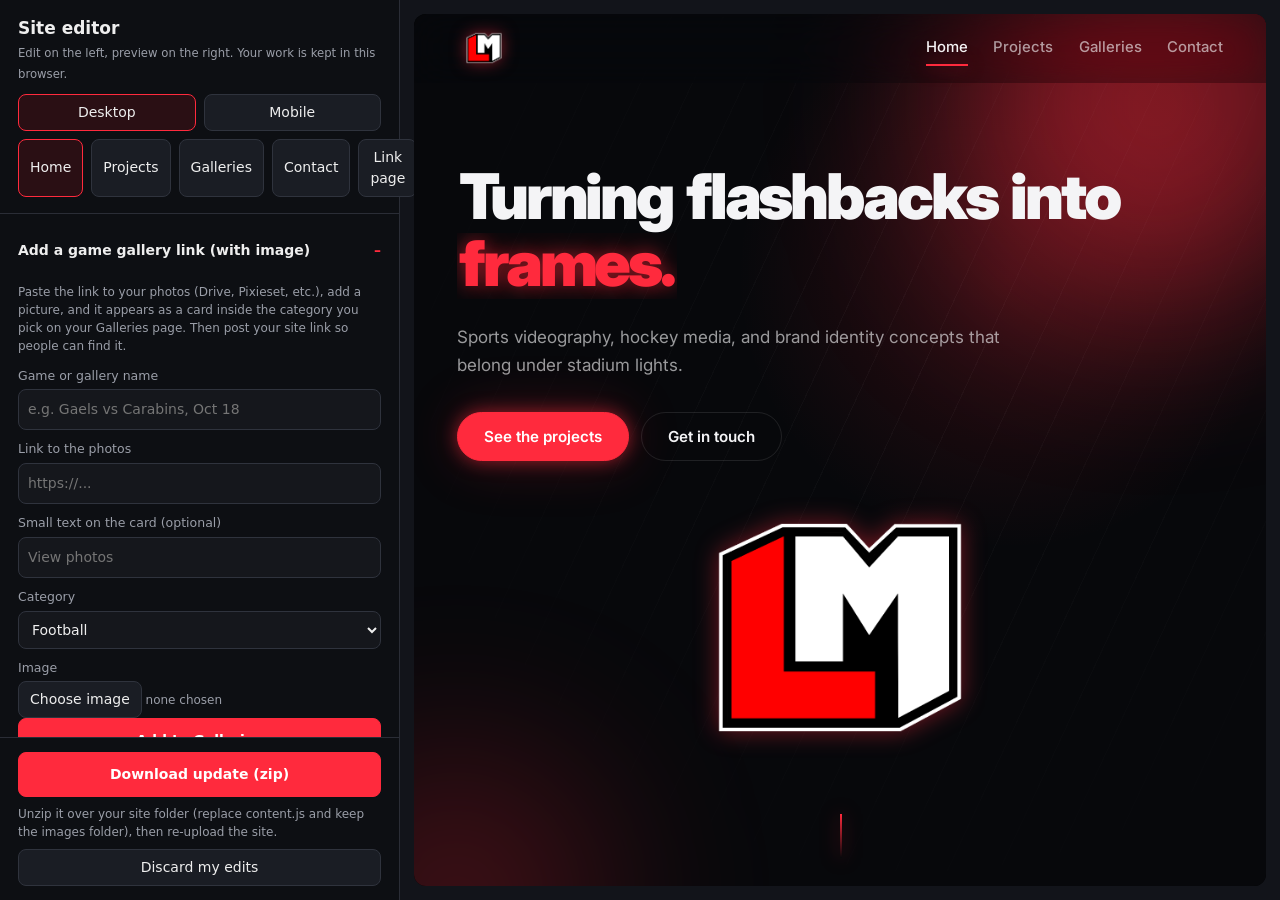
==== commit 7b0f97e4: "Add files via upload" ====
--- a/admin.html
+++ b/admin.html
@@ -46,6 +46,9 @@
 let S;try{S=JSON.parse(localStorage.getItem(KEY))}catch(e){}
 if(!window.SITE){document.body.innerHTML='<p style="padding:30px">content.js was not found. Keep admin.html in the same folder as content.js.</p>';throw new Error('no content.js')}
 S=S||JSON.parse(JSON.stringify(window.SITE));
+if(!S.links||!(S.links.items||[]).length){S.links={tagline:'Turning Flashbacks into Frames',items:[
+ {label:'Email',url:'',icon:'email'},{label:'Website',url:'https://lashermedia.com',icon:'website'},{label:'Behance',url:'https://www.behance.net/lashermedia',icon:'behance'},
+ {label:'TikTok',url:'https://www.tiktok.com/@lashermedia_',icon:'tiktok'},{label:'Instagram',url:'https://www.instagram.com/lashermedia',icon:'instagram'},{label:'Facebook',url:'https://www.facebook.com/lashermedia/',icon:'facebook'}]}}
 const CAT=(p)=>'select:'+p;
 const SCHEMA=[
 ['Logo & name',[['brand.name','text','Site name (tab title)'],['brand.showName','bool','Show the name next to the logo'],['brand.title','text','Browser tab subtitle'],['brand.logo','image','Logo']]],
@@ -61,7 +64,7 @@
   ['projects.items','list','Project',[['category',CAT('projects.categories'),'Category'],['tag','text','Small label'],['title','text','Title'],['text','area','Description'],['image','image','Cover image'],['link','text','Link (optional)'],['linkLabel','text','Link text'],['embed','text','Instagram post link (shows the post right on the site)']]]]],
 ['Galleries',[['galleries.heading','text','Heading'],['galleries.text','area','Intro'],
   ['galleries.categories','list','Category',[['name','text','Name'],['text','text','Short line (optional)'],['image','image','Tile image (optional)']]],
-  ['galleries.items','list','Gallery',[['category',CAT('galleries.categories'),'Category'],['title','text','Title'],['label','text','Small text'],['url','text','Link (only for galleries hosted elsewhere)'],['image','image','Thumbnail (optional)'],['locked','bool','Locked with a password'],['vault','text','Gallery ID (filled in automatically)']]]]],
+  ['galleries.items','list','Gallery',[['category',CAT('galleries.categories'),'Category'],['title','text','Title'],['label','text','Small text'],['url','text','Link (only for galleries hosted elsewhere)'],['image','image','Image (shows on the gallery card)'],['locked','bool','Locked with a password'],['vault','text','Gallery ID (filled in automatically)']]]]],
 ['Link page (links.html)',[['links.tagline','text','Tagline'],['links.items','list','Link button',[['label','text','Button text'],['url','text','Link (leave empty on Email to use your contact email)'],['icon','choice:email,website,behance,tiktok,instagram,facebook,link','Icon']]]]],
 ['Contact & links',[['contact.heading','text','Heading'],['contact.text','area','Intro'],['contact.email','text','Email address'],['contact.types','lines','Project types in the form (one per line)'],['contact.socials','list','Social link',[['label','text','Name'],['url','text','Link']]]]],
 ['Colors',[['theme.accents.home','color','Home accent'],['theme.accents.projects','color','Projects accent'],['theme.accents.galleries','color','Galleries accent'],['theme.accents.contact','color','Contact accent'],['theme.bg','color','Background'],['theme.ink','color','Text']]],
@@ -94,7 +97,7 @@
   a.value=to(v);a.oninput=()=>set(from(a.value));w.append(a)}
  return w}
 function build(){
- const root=$('form');root.textContent='';root.append(quickPanel(),clientPanel());
+ const root=$('form');root.textContent='';root.append(linkPanel(),quickPanel(),clientPanel());
  SCHEMA.forEach(([title,fields])=>{
   const d=E('details');d.append(E('summary','',title));
   fields.forEach(([path,type,label,sub])=>{
@@ -144,6 +147,29 @@
   add(L.map(u=>({category:cat.value,tag:'',title:'',text:'',image:'',link:'',linkLabel:'',embed:u})))};
  d.append(E('label','','Category'),cat,E('label','','Photos'),fb,fi,E('label','','Instagram post links (one per line)'),ta,ab,msg);return d}
 
+/* ---------- Add a game gallery link (with image) ---------- */
+const slugA=s=>(s||'').toLowerCase().replace(/[^a-z0-9]+/g,'-').replace(/^-|-$/g,'');
+let linkMsg='';
+function linkPanel(){
+ const d=E('details');d.open=true;d.append(E('summary','','Add a game gallery link (with image)'));
+ d.append(E('p','hint','Paste the link to your photos (Drive, Pixieset, etc.), add a picture, and it appears as a card inside the category you pick on your Galleries page. Then post your site link so people can find it.'));
+ const name=E('input');name.type='text';name.placeholder='e.g. Gaels vs Carabins, Oct 18';
+ const url=E('input');url.type='text';url.placeholder='https://...';
+ const small=E('input');small.type='text';small.placeholder='View photos';
+ const cat=E('select'),fill=()=>{cat.textContent='';((S.galleries&&S.galleries.categories)||[]).forEach(c=>{const o=E('option','',c.name);o.value=c.name;cat.append(o)})};fill();cat.onfocus=fill;
+ const fi=E('input');fi.type='file';fi.accept='image/*';fi.hidden=true;const fb=E('button','','Choose image'),fc=E('span','hint',' none chosen');
+ fb.onclick=()=>fi.click();fi.onchange=()=>fc.textContent=' '+(fi.files[0]?fi.files[0].name:'none chosen');
+ const go=E('button','go','Add to Galleries'),st=E('div','hint');st.style.marginTop='8px';st.textContent=linkMsg;
+ go.onclick=async()=>{
+  if(!name.value.trim()||!/^https?:\/\//.test(url.value.trim())){st.textContent='Add a name and a link that starts with https://';return}
+  go.disabled=true;
+  const img=fi.files[0]?await shrinkP(fi.files[0]):'';
+  (S.galleries=S.galleries||{}).items=S.galleries.items||[];
+  S.galleries.items.unshift({category:cat.value||'',title:name.value.trim(),label:small.value.trim(),url:url.value.trim(),image:img,vault:'',locked:false});
+  push();linkMsg='Added to '+(cat.value||'Galleries')+'. Direct link to it: yourwebsite/galleries#'+slugA(name.value)+'  Now click "Download update (zip)" and upload it.';build()};
+ d.append(E('label','','Game or gallery name'),name,E('label','','Link to the photos'),url,E('label','','Small text on the card (optional)'),small,E('label','','Category'),cat,E('label','','Image'),fb,fc,fi,E('div','',''),go,st);
+ return d}
+
 /* ---------- Add a gallery (locked or unlocked) ---------- */
 const LS='lm-client-galleries';let lastMsg='';
 const vlist=()=>{try{return JSON.parse(localStorage.getItem(LS)||'[]')}catch(e){return[]}};
@@ -190,7 +216,7 @@
    st.textContent=locked?'Encrypting…':'Packaging…';
    const meta={title:name.value.trim(),allowDownload:dc.checked};
    const r=locked?await Vault.build(pw.value,meta,out):await Vault.buildOpen(meta,out);
-   if(!S.galleries)S.galleries={};(S.galleries.items=S.galleries.items||[]).push({category:cat.value,title:meta.title,label:'',url:'',image:'',vault:r.id,locked});push();
+   if(!S.galleries)S.galleries={};(S.galleries.items=S.galleries.items||[]).unshift({category:cat.value,title:meta.title,label:'',url:'',image:'',vault:r.id,locked});push();
    Object.assign(r.files,packSite());
    const a=E('a');a.href=URL.createObjectURL(Vault.zip(r.files));a.download='gallery-'+r.id.slice(0,6)+'.zip';a.click();
    const L=vlist();L.push({name:meta.title,pw:locked?pw.value:'',id:r.id,count:out.length,locked});localStorage.setItem(LS,JSON.stringify(L));
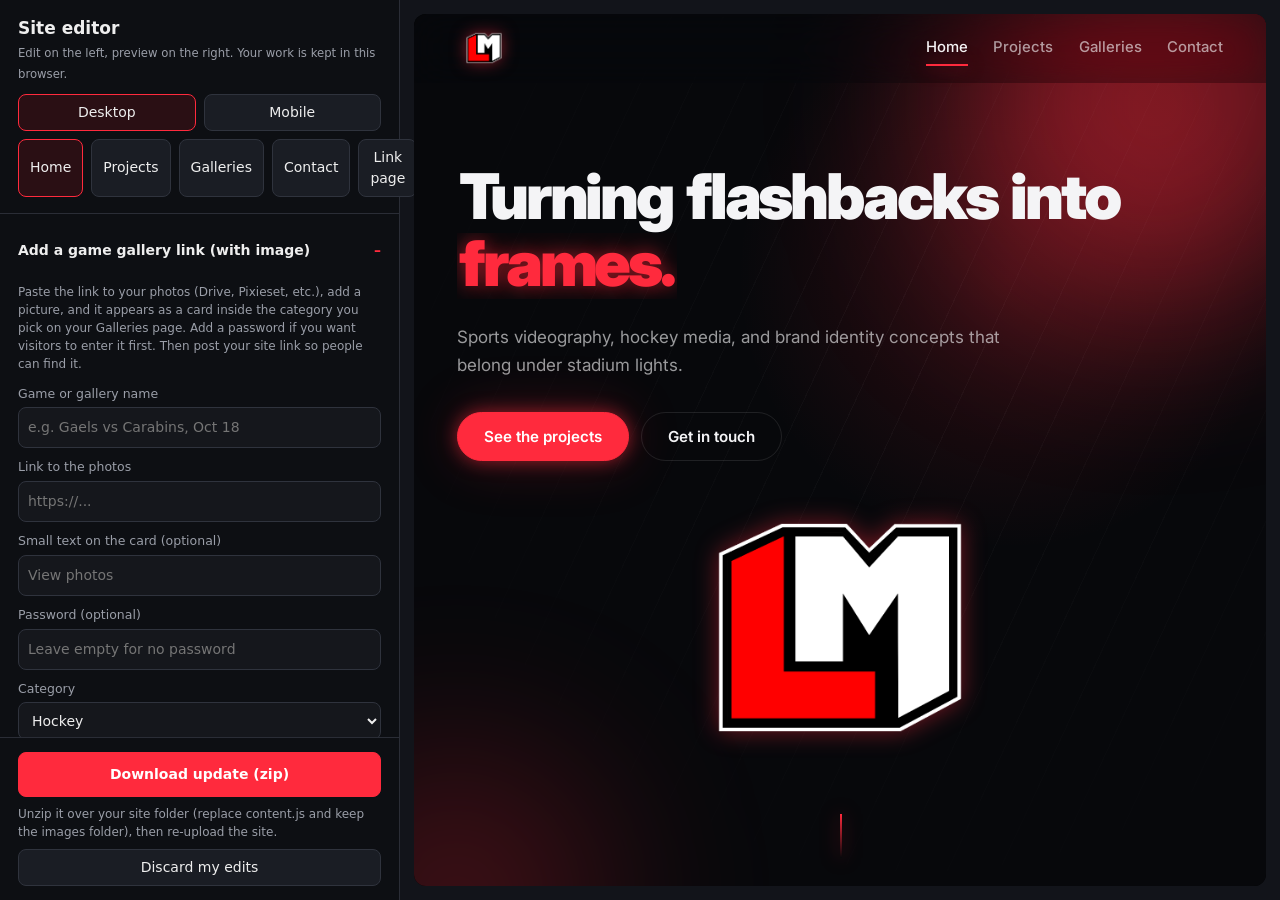
==== commit 13d9b853: "Add files via upload" ====
--- a/admin.html
+++ b/admin.html
@@ -64,7 +64,7 @@
   ['projects.items','list','Project',[['category',CAT('projects.categories'),'Category'],['tag','text','Small label'],['title','text','Title'],['text','area','Description'],['image','image','Cover image'],['link','text','Link (optional)'],['linkLabel','text','Link text'],['embed','text','Instagram post link (shows the post right on the site)']]]]],
 ['Galleries',[['galleries.heading','text','Heading'],['galleries.text','area','Intro'],
   ['galleries.categories','list','Category',[['name','text','Name'],['text','text','Short line (optional)'],['image','image','Tile image (optional)']]],
-  ['galleries.items','list','Gallery',[['category',CAT('galleries.categories'),'Category'],['title','text','Title'],['label','text','Small text'],['url','text','Link (only for galleries hosted elsewhere)'],['image','image','Image (shows on the gallery card)'],['locked','bool','Locked with a password'],['vault','text','Gallery ID (filled in automatically)']]]]],
+  ['galleries.items','list','Gallery',[['category',CAT('galleries.categories'),'Category'],['title','text','Title'],['label','text','Small text'],['url','text','Link to the photos'],['password','text','Password (optional). Leave empty for no password'],['image','image','Image (shows on the gallery card)'],['locked','bool','Photo-vault gallery: locked (advanced)'],['vault','text','Photo-vault gallery ID (filled in automatically)']]]]],
 ['Link page (links.html)',[['links.tagline','text','Tagline'],['links.items','list','Link button',[['label','text','Button text'],['url','text','Link (leave empty on Email to use your contact email)'],['icon','choice:email,website,behance,tiktok,instagram,facebook,link','Icon']]]]],
 ['Contact & links',[['contact.heading','text','Heading'],['contact.text','area','Intro'],['contact.email','text','Email address'],['contact.types','lines','Project types in the form (one per line)'],['contact.socials','list','Social link',[['label','text','Name'],['url','text','Link']]]]],
 ['Colors',[['theme.accents.home','color','Home accent'],['theme.accents.projects','color','Projects accent'],['theme.accents.galleries','color','Galleries accent'],['theme.accents.contact','color','Contact accent'],['theme.bg','color','Background'],['theme.ink','color','Text']]],
@@ -119,8 +119,13 @@
 
 /* ---------- Save: moves uploaded photos into an images folder so the site stays fast ---------- */
 const fnv=s=>{let h=2166136261;for(let i=0;i<s.length;i+=7){h^=s.charCodeAt(i);h=Math.imul(h,16777619)}return (h>>>0).toString(36)+s.length.toString(36)};
-function packSite(){
+async function packSite(){
  const files={},copy=JSON.parse(JSON.stringify(S));
+ for(const g of ((copy.galleries&&copy.galleries.items)||[])){
+  const pw=(g.password||'').trim();
+  if(pw&&g.url){g.protectedUrl=await Vault.lockLink(g.url,pw);g.url=''}
+  else if(g.url&&!pw&&g.protectedUrl){delete g.protectedUrl}
+  delete g.password}
  const walkIt=o=>{for(const k in o){const v=o[k];
   if(typeof v==='string'&&v.startsWith('data:image')){const m=/^data:image\/(\w+);base64,(.*)$/.exec(v);if(!m)continue;
    const bin=atob(m[2]),b=new Uint8Array(bin.length);for(let i=0;i<bin.length;i++)b[i]=bin.charCodeAt(i);
@@ -152,10 +157,11 @@
 let linkMsg='';
 function linkPanel(){
  const d=E('details');d.open=true;d.append(E('summary','','Add a game gallery link (with image)'));
- d.append(E('p','hint','Paste the link to your photos (Drive, Pixieset, etc.), add a picture, and it appears as a card inside the category you pick on your Galleries page. Then post your site link so people can find it.'));
+ d.append(E('p','hint','Paste the link to your photos (Drive, Pixieset, etc.), add a picture, and it appears as a card inside the category you pick on your Galleries page. Add a password if you want visitors to enter it first. Then post your site link so people can find it.'));
  const name=E('input');name.type='text';name.placeholder='e.g. Gaels vs Carabins, Oct 18';
  const url=E('input');url.type='text';url.placeholder='https://...';
  const small=E('input');small.type='text';small.placeholder='View photos';
+ const gpw=E('input');gpw.type='text';gpw.placeholder='Leave empty for no password';
  const cat=E('select'),fill=()=>{cat.textContent='';((S.galleries&&S.galleries.categories)||[]).forEach(c=>{const o=E('option','',c.name);o.value=c.name;cat.append(o)})};fill();cat.onfocus=fill;
  const fi=E('input');fi.type='file';fi.accept='image/*';fi.hidden=true;const fb=E('button','','Choose image'),fc=E('span','hint',' none chosen');
  fb.onclick=()=>fi.click();fi.onchange=()=>fc.textContent=' '+(fi.files[0]?fi.files[0].name:'none chosen');
@@ -165,9 +171,9 @@
   go.disabled=true;
   const img=fi.files[0]?await shrinkP(fi.files[0]):'';
   (S.galleries=S.galleries||{}).items=S.galleries.items||[];
-  S.galleries.items.unshift({category:cat.value||'',title:name.value.trim(),label:small.value.trim(),url:url.value.trim(),image:img,vault:'',locked:false});
+  S.galleries.items.unshift({category:cat.value||'',title:name.value.trim(),label:small.value.trim(),url:url.value.trim(),password:gpw.value.trim(),image:img,vault:'',locked:false});
   push();linkMsg='Added to '+(cat.value||'Galleries')+'. Direct link to it: yourwebsite/galleries#'+slugA(name.value)+'  Now click "Download update (zip)" and upload it.';build()};
- d.append(E('label','','Game or gallery name'),name,E('label','','Link to the photos'),url,E('label','','Small text on the card (optional)'),small,E('label','','Category'),cat,E('label','','Image'),fb,fc,fi,E('div','',''),go,st);
+ d.append(E('label','','Game or gallery name'),name,E('label','','Link to the photos'),url,E('label','','Small text on the card (optional)'),small,E('label','','Password (optional)'),gpw,E('label','','Category'),cat,E('label','','Image'),fb,fc,fi,E('div','',''),go,st);
  return d}
 
 /* ---------- Add a gallery (locked or unlocked) ---------- */
@@ -217,7 +223,7 @@
    const meta={title:name.value.trim(),allowDownload:dc.checked};
    const r=locked?await Vault.build(pw.value,meta,out):await Vault.buildOpen(meta,out);
    if(!S.galleries)S.galleries={};(S.galleries.items=S.galleries.items||[]).unshift({category:cat.value,title:meta.title,label:'',url:'',image:'',vault:r.id,locked});push();
-   Object.assign(r.files,packSite());
+   Object.assign(r.files,await packSite());
    const a=E('a');a.href=URL.createObjectURL(Vault.zip(r.files));a.download='gallery-'+r.id.slice(0,6)+'.zip';a.click();
    const L=vlist();L.push({name:meta.title,pw:locked?pw.value:'',id:r.id,count:out.length,locked});localStorage.setItem(LS,JSON.stringify(L));
    lastMsg='Done! Unzip the download over your site folder (say yes to replacing content.js), then upload everything. '+(locked?'Give your client the password shown below.':'');
@@ -229,6 +235,6 @@
 [['index.html','Home'],['projects.html','Projects'],['galleries.html','Galleries'],['contact.html','Contact'],['links.html','Link page']].forEach(([u,n],i)=>{const b=E('button',i?'':'on',n);b.onclick=()=>{f.src=u;[...$('pg').children].forEach(x=>x.classList.remove('on'));b.classList.add('on')};$('pg').append(b)});
 $('dt').onclick=()=>{f.classList.remove('m');$('dt').classList.add('on');$('mb').classList.remove('on')};
 $('mb').onclick=()=>{f.classList.add('m');$('mb').classList.add('on');$('dt').classList.remove('on')};
-$('dl').onclick=()=>{const l=E('a');l.href=URL.createObjectURL(Vault.zip(packSite()));l.download='site-update.zip';l.click()};
+$('dl').onclick=async()=>{const l=E('a');l.href=URL.createObjectURL(Vault.zip(await packSite()));l.download='site-update.zip';l.click()};
 $('reset').onclick=()=>{if(confirm('Discard all your unsaved edits and go back to the published version?')){localStorage.removeItem(KEY);location.reload()}};
 </script></body></html>
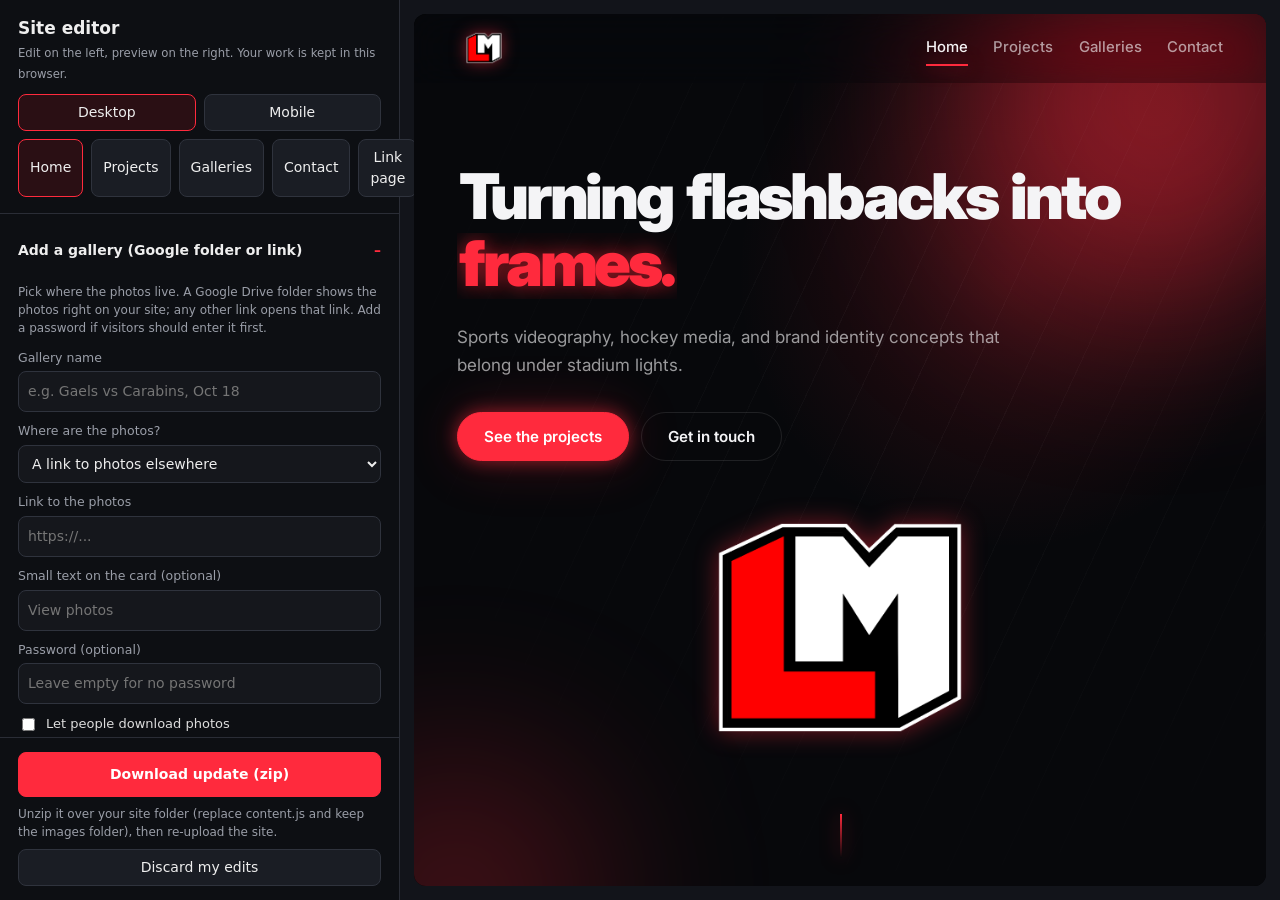
==== commit 576fc9ee: "Add files via upload" ====
--- a/admin.html
+++ b/admin.html
@@ -27,6 +27,21 @@
 .vlist code{color:#ff8a94;font-size:13px}
 main{flex:1;display:flex;justify-content:center;padding:14px;overflow:auto}
 iframe{border:0;background:#000;border-radius:12px;width:100%;transition:width .25s}iframe.m{width:390px}
+/* cover chooser */
+.cp-bg{position:fixed;inset:0;z-index:50;background:rgba(0,0,0,.72);display:grid;place-items:center;padding:14px}
+.cp{background:#0d0f13;border:1px solid #2a2d36;border-radius:18px;width:min(940px,100%);max-height:94vh;display:flex;flex-direction:column;overflow:hidden}
+.cp-h{display:flex;justify-content:space-between;align-items:center;padding:14px 18px;border-bottom:1px solid #22252d}.cp-h h3{margin:0;font-size:16px}
+.cp-b{display:grid;grid-template-columns:1.2fr 1fr;gap:18px;padding:16px 18px;overflow:auto}
+@media(max-width:760px){.cp-b{grid-template-columns:1fr}}
+.cp-grid{display:grid;grid-template-columns:repeat(auto-fill,minmax(96px,1fr));gap:8px;margin-top:10px;max-height:46vh;overflow:auto}
+.cp-grid button{padding:0;border:2px solid transparent;border-radius:10px;overflow:hidden;aspect-ratio:1;background:#15171c}
+.cp-grid button.sel{border-color:#ff2a3d}.cp-grid img{width:100%;height:100%;object-fit:cover;display:block}
+.cp-pv{position:relative;aspect-ratio:16/10;border-radius:14px;overflow:hidden;background:#15171c;border:1px solid #2f333d;cursor:grab;touch-action:none}
+.cp-pv:active{cursor:grabbing}.cp-pv img{width:100%;height:100%;object-fit:cover;display:block;pointer-events:none;user-select:none}
+.cp-pv.empty::after{content:"No cover yet";position:absolute;inset:0;display:grid;place-items:center;color:#9a9ea8}
+.cp-f{display:flex;gap:8px;justify-content:space-between;padding:12px 18px;border-top:1px solid #22252d}
+.cp-f button{white-space:nowrap}
+.cp-drop{margin-top:10px;border:1.5px dashed #3a3f4b;border-radius:12px;padding:26px;text-align:center;color:#9a9ea8;cursor:pointer}.cp-drop:hover{border-color:#ff2a3d}
 @media(max-width:860px){body{flex-direction:column}aside{width:100%;height:58vh}main{height:42vh}}
 </style></head><body>
 <aside>
@@ -41,6 +56,7 @@
 <main><iframe id="f" src="index.html" title="Preview"></iframe></main>
 <script src="content.js"></script>
 <script src="vault.js"></script>
+<script src="gsrc.js"></script>
 <script>
 const KEY='lm-draft-v3',$=id=>document.getElementById(id),f=$('f');
 let S;try{S=JSON.parse(localStorage.getItem(KEY))}catch(e){}
@@ -64,7 +80,7 @@
   ['projects.items','list','Project',[['category',CAT('projects.categories'),'Category'],['tag','text','Small label'],['title','text','Title'],['text','area','Description'],['image','image','Cover image'],['link','text','Link (optional)'],['linkLabel','text','Link text'],['embed','text','Instagram post link (shows the post right on the site)']]]]],
 ['Galleries',[['galleries.heading','text','Heading'],['galleries.text','area','Intro'],
   ['galleries.categories','list','Category',[['name','text','Name'],['text','text','Short line (optional)'],['image','image','Tile image (optional)']]],
-  ['galleries.items','list','Gallery',[['category',CAT('galleries.categories'),'Category'],['title','text','Title'],['label','text','Small text'],['url','text','Link to the photos'],['password','text','Password (optional). Leave empty for no password'],['image','image','Image (shows on the gallery card)'],['locked','bool','Photo-vault gallery: locked (advanced)'],['vault','text','Photo-vault gallery ID (filled in automatically)']]]]],
+  ['galleries.items','list','Gallery',[['category',CAT('galleries.categories'),'Category'],['title','text','Title'],['label','text','Small text'],['url','text','Link to the photos (if they live somewhere else)'],['source','sel:none=Not hosted on this site,drive=Google Drive folder,gcs=Google Cloud Storage','Show the photos on this site from'],['folder','text','Folder link (Drive) or bucket/folder (Cloud Storage)'],['allowDownload','bool','Let people download photos'],['password','text','Password (optional). Leave empty for no password'],['image','image','Image (shows on the gallery card)'],['locked','bool','Photo-vault gallery: locked (advanced)'],['vault','text','Photo-vault gallery ID (filled in automatically)']]]]],
 ['Link page (links.html)',[['links.tagline','text','Tagline'],['links.items','list','Link button',[['label','text','Button text'],['url','text','Link (leave empty on Email to use your contact email)'],['icon','choice:email,website,behance,tiktok,instagram,facebook,link','Icon']]]]],
 ['Contact & links',[['contact.heading','text','Heading'],['contact.text','area','Intro'],['contact.email','text','Email address'],['contact.types','lines','Project types in the form (one per line)'],['contact.socials','list','Social link',[['label','text','Name'],['url','text','Link']]]]],
 ['Colors',[['theme.accents.home','color','Home accent'],['theme.accents.projects','color','Projects accent'],['theme.accents.galleries','color','Galleries accent'],['theme.accents.contact','color','Contact accent'],['theme.bg','color','Background'],['theme.ink','color','Text']]],
@@ -80,24 +96,28 @@
  if(type==='bool'){const l=E('label','chk'),i=E('input');i.type='checkbox';i.checked=!!v;i.onchange=()=>set(i.checked);l.append(i,document.createTextNode(label));return l}
  w.append(E('label','',label));
  if(type==='text'||type==='color'){const i=E('input');i.type=type;i.value=v||(type==='color'?'#ff2a3d':'');i.oninput=()=>set(i.value);w.append(i)}
+ else if(type.startsWith('sel:')){const s=E('select');type.slice(4).split(',').forEach(p=>{const q=p.split('='),o=E('option','',q[1]);o.value=q[0]==='none'?'':q[0];s.append(o)});s.value=v||'';s.onchange=()=>set(s.value);w.append(s)}
  else if(type.startsWith('choice:')){const s=E('select');type.slice(7).split(',').forEach(n=>{const o=E('option','',n);o.value=n;s.append(o)});s.value=v||'link';if(!v)set(s.value);s.onchange=()=>set(s.value);w.append(s)}
  else if(type.startsWith('select:')){const s=E('select'),p=type.slice(7);
   const fill=()=>{s.textContent='';const names=(get(p)||[]).map(c=>c.name);if(obj[key]&&!names.includes(obj[key]))names.push(obj[key]);if(!obj[key]&&names.length)set(names[0]);
    names.forEach(n=>{const o=E('option','',n);o.value=n;s.append(o)});s.value=obj[key]||''};
   fill();s.onfocus=fill;s.onchange=()=>set(s.value);w.append(s)}
- else if(type==='image'){const r=E('div','img'),th=E('img'),i=E('input');i.type='text';i.value=(v||'').startsWith('data:')?'(uploaded photo)':v||'';i.placeholder='images/photo.jpg or upload →';
-  if(v)th.src=v;else th.style.display='none';
-  i.oninput=()=>{set(i.value);th.src=i.value;th.style.display=i.value?'':'none'};
-  const b=E('button','','Upload'),fi=E('input');fi.type='file';fi.accept='image/*';fi.hidden=true;b.onclick=()=>fi.click();
-  fi.onchange=()=>fi.files[0]&&shrink(fi.files[0],key,d=>{set(d);th.src=d;th.style.display='';i.value='(uploaded photo)'});
-  r.append(th,i,b,fi);w.append(r)}
+ else if(type==='image'){const r=E('div','img'),th=E('img'),i=E('input'),pk=key+'Pos';
+  i.type='text';i.value=(v||'').startsWith('data:')?'(uploaded photo)':v||'';i.placeholder='images/photo.jpg, or choose \u2192';
+  th.style.objectFit='cover';
+  const showTh=()=>{const s=obj[key]||'';if(s){th.src=s;th.style.display='';th.style.objectPosition=obj[pk]||''}else th.style.display='none'};showTh();
+  i.oninput=()=>{set(i.value);showTh()};
+  const b=E('button','','Choose\u2026');
+  b.onclick=()=>coverPicker({src:obj[key]||'',pos:obj[pk]||'50% 50%',source:obj.source,folder:obj.folder,key,
+    onApply:(s,p)=>{obj[key]=s;obj[pk]=p;push();i.value=(s||'').startsWith('data:')?'(uploaded photo)':(s||'');showTh()}});
+  r.append(th,i,b);w.append(r)}
  else{const a=E('textarea');
   const to={area:x=>x||'',lines:x=>(x||[]).join('\n'),paras:x=>(x||[]).join('\n\n'),csv:x=>(x||[]).join(', ')}[type];
   const from={area:x=>x,lines:x=>x.split('\n').map(s=>s.trim()).filter(Boolean),paras:x=>x.split(/\n\s*\n/).map(s=>s.trim()).filter(Boolean),csv:x=>x.split(',').map(s=>s.trim()).filter(Boolean)}[type];
   a.value=to(v);a.oninput=()=>set(from(a.value));w.append(a)}
  return w}
 function build(){
- const root=$('form');root.textContent='';root.append(linkPanel(),quickPanel(),clientPanel());
+ const root=$('form');root.textContent='';root.append(linkPanel(),googlePanel(),quickPanel(),clientPanel());
  SCHEMA.forEach(([title,fields])=>{
   const d=E('details');d.append(E('summary','',title));
   fields.forEach(([path,type,label,sub])=>{
@@ -123,8 +143,10 @@
  const files={},copy=JSON.parse(JSON.stringify(S));
  for(const g of ((copy.galleries&&copy.galleries.items)||[])){
   const pw=(g.password||'').trim();
-  if(pw&&g.url){g.protectedUrl=await Vault.lockLink(g.url,pw);g.url=''}
-  else if(g.url&&!pw&&g.protectedUrl){delete g.protectedUrl}
+  const hasSrc=g.source&&g.folder;
+  if(pw&&hasSrc){g.protectedUrl=await Vault.lockLink('src:'+g.source+':'+g.folder,pw);g.source='';g.folder=''}
+  else if(pw&&g.url){g.protectedUrl=await Vault.lockLink(g.url,pw);g.url=''}
+  else if((g.url||hasSrc)&&!pw&&g.protectedUrl){delete g.protectedUrl}
   delete g.password}
  const walkIt=o=>{for(const k in o){const v=o[k];
   if(typeof v==='string'&&v.startsWith('data:image')){const m=/^data:image\/(\w+);base64,(.*)$/.exec(v);if(!m)continue;
@@ -155,25 +177,99 @@
 /* ---------- Add a game gallery link (with image) ---------- */
 const slugA=s=>(s||'').toLowerCase().replace(/[^a-z0-9]+/g,'-').replace(/^-|-$/g,'');
 let linkMsg='';
+/* ---------- Cover chooser: pick from the gallery's own photos or upload, then drag to set what stays in view ---------- */
+const bakeImg=url=>new Promise((res,rej)=>{const im=new Image();im.crossOrigin='anonymous';im.onload=()=>{try{const sc=Math.min(1,1800/Math.max(im.naturalWidth,im.naturalHeight)),c=E('canvas');c.width=Math.round(im.naturalWidth*sc);c.height=Math.round(im.naturalHeight*sc);c.getContext('2d').drawImage(im,0,0,c.width,c.height);res(c.toDataURL('image/jpeg',.85))}catch(e){rej(e)}};im.onerror=rej;im.src=url});
+function coverPicker(o){
+ const cur={src:o.src||'',pos:o.pos||'50% 50%',remote:false};
+ const bg=E('div','cp-bg'),box=E('div','cp');
+ const close=()=>bg.remove();
+ const hd=E('div','cp-h'),x=E('button','','\u2715');x.onclick=close;hd.append(E('h3','','Choose a cover'),x);
+ const left=E('div'),right=E('div');
+ const tabs=E('div','row'),tg=E('button','on','From this gallery'),tu=E('button','','Upload a photo');tabs.append(tg,tu);
+ const pane=E('div');left.append(tabs,pane);
+ const pv=E('div','cp-pv'),pimg=E('img');pv.append(pimg);
+ right.append(E('label','','How it will look on the site'),pv,E('div','hint','Drag the picture to choose what stays in view.'));
+ const draw=()=>{if(cur.src){pimg.src=cur.src;pimg.style.display='';pv.classList.remove('empty')}else{pimg.style.display='none';pv.classList.add('empty')}pimg.style.objectPosition=cur.pos};
+ let drag=null;
+ pv.onpointerdown=e=>{if(!cur.src)return;pv.setPointerCapture(e.pointerId);const q=cur.pos.split(' ').map(parseFloat);drag={x:e.clientX,y:e.clientY,px:isNaN(q[0])?50:q[0],py:isNaN(q[1])?50:q[1]}};
+ pv.onpointermove=e=>{if(!drag)return;const b=pv.getBoundingClientRect(),nw=pimg.naturalWidth||1,nh=pimg.naturalHeight||1,sc=Math.max(b.width/nw,b.height/nh),ox=nw*sc-b.width,oy=nh*sc-b.height;
+  const nx=ox>1?Math.max(0,Math.min(100,drag.px-(e.clientX-drag.x)/ox*100)):drag.px,ny=oy>1?Math.max(0,Math.min(100,drag.py-(e.clientY-drag.y)/oy*100)):drag.py;
+  cur.pos=Math.round(nx)+'% '+Math.round(ny)+'%';pimg.style.objectPosition=cur.pos};
+ pv.onpointerup=pv.onpointercancel=()=>{drag=null};
+ const showGallery=async()=>{
+  tg.classList.add('on');tu.classList.remove('on');pane.textContent='';
+  if(!(o.source&&o.folder)){pane.append(E('p','hint','To pick from a gallery\u2019s own photos, set \u201CShow the photos on this site from\u201D and paste the folder link on this gallery first. You can still upload a photo.'));return}
+  const msg=E('p','hint','Loading photos\u2026');pane.append(msg);
+  try{
+   const L=await GSrc.list(o.source,o.folder,(S.google||{}).apiKey||'');
+   if(!L.length){msg.textContent='No photos found in that folder yet.';return}
+   msg.textContent=L.length+' photos. Click one to use it as the cover.';
+   const grid=E('div','cp-grid');
+   L.forEach(f=>{const b=E('button'),im=E('img');im.loading='lazy';im.src=f.thumb;if(f.thumbAlt)im.onerror=()=>{im.onerror=null;im.src=f.thumbAlt};b.append(im);
+    b.onclick=()=>{[...grid.children].forEach(c=>c.classList.remove('sel'));b.classList.add('sel');cur.src=f.thumb.replace('=w720','=w1400');cur.remote=true;cur.pos='50% 50%';draw()};grid.append(b)});
+   pane.append(grid);
+  }catch(e){msg.textContent=GSrc.message(e)+(e.detail?' ('+e.detail+')':'')}
+ };
+ const showUpload=()=>{
+  tu.classList.add('on');tg.classList.remove('on');pane.textContent='';
+  const fi=E('input');fi.type='file';fi.accept='image/*';fi.hidden=true;
+  const dz=E('div','cp-drop','Click to choose a photo, or drop one here');
+  const take=file=>file&&shrink(file,o.key||'image',d=>{cur.src=d;cur.remote=false;cur.pos='50% 50%';draw()});
+  dz.onclick=()=>fi.click();fi.onchange=()=>take(fi.files[0]);
+  dz.ondragover=e=>{e.preventDefault()};dz.ondrop=e=>{e.preventDefault();take(e.dataTransfer.files[0])};
+  pane.append(dz,fi);
+ };
+ tg.onclick=showGallery;tu.onclick=showUpload;
+ const ft=E('div','cp-f'),rm=E('button','','Remove cover'),cancel=E('button','','Cancel'),use=E('button','go','Use this cover');use.style.width='auto';use.style.padding='9px 18px';
+ rm.onclick=()=>{o.onApply('','');close()};cancel.onclick=close;
+ use.onclick=async()=>{use.disabled=true;use.textContent='Saving\u2026';let s=cur.src;
+  if(cur.remote&&/^https?:/.test(s)){try{s=await bakeImg(s)}catch(e){}}
+  o.onApply(s,cur.pos);close()};
+ const fr=E('div','row');fr.append(cancel,use);ft.append(rm,fr);
+ const bd=E('div','cp-b');bd.append(left,right);box.append(hd,bd,ft);bg.append(box);bg.onclick=e=>{if(e.target===bg)close()};document.body.append(bg);
+ draw();(o.source&&o.folder)?showGallery():showUpload();
+}
+
+/* ---------- Google connection ---------- */
+function googlePanel(){
+ const d=E('details');d.append(E('summary','','Google connection (for Drive photos)'));
+ const ol=E('ol');ol.style.cssText='margin:6px 0 10px 18px;padding:0;color:#b9bdc7;font-size:12.5px';
+ ['Go to console.cloud.google.com, make a project, and turn on the \u201CGoogle Drive API\u201D.','Credentials \u2192 Create credentials \u2192 API key. Under restrictions, allow only your website addresses (for example lashermedia.com/*) and only the Drive API.','Paste the key below.','In Google Drive, make a folder per shoot, set it to \u201CAnyone with the link\u201D (viewer), and paste its link on the gallery card.'].forEach(t=>ol.append(E('li','',t)));
+ d.append(ol);
+ const key=E('input');key.type='text';key.placeholder='Paste your Google API key';key.value=(S.google&&S.google.apiKey)||'';
+ key.oninput=()=>{(S.google=S.google||{}).apiKey=key.value.trim();push()};
+ const test=E('input');test.type='text';test.placeholder='Paste a Drive folder link to test';
+ const go=E('button','','Test'),out=E('div','hint');out.style.marginTop='6px';
+ go.onclick=async()=>{out.textContent='Checking\u2026';try{const L=await GSrc.list('drive',test.value,key.value.trim());out.textContent='Connected. Found '+L.length+' photos in that folder.'}catch(e){out.textContent=GSrc.message(e)+(e.detail?' ('+e.detail+')':'')}};
+ const row=E('div','row');row.append(test,go);test.style.flex='3';
+ d.append(E('label','','Google API key'),key,E('label','','Test a folder'),row,out);return d}
+
+/* ---------- Add a gallery (photos on this site from Google, or a link) ---------- */
 function linkPanel(){
- const d=E('details');d.open=true;d.append(E('summary','','Add a game gallery link (with image)'));
- d.append(E('p','hint','Paste the link to your photos (Drive, Pixieset, etc.), add a picture, and it appears as a card inside the category you pick on your Galleries page. Add a password if you want visitors to enter it first. Then post your site link so people can find it.'));
+ const d=E('details');d.open=true;d.append(E('summary','','Add a gallery (Google folder or link)'));
+ d.append(E('p','hint','Pick where the photos live. A Google Drive folder shows the photos right on your site; any other link opens that link. Add a password if visitors should enter it first.'));
  const name=E('input');name.type='text';name.placeholder='e.g. Gaels vs Carabins, Oct 18';
- const url=E('input');url.type='text';url.placeholder='https://...';
+ const mode=E('select');[['link','A link to photos elsewhere'],['drive','Google Drive folder (shown on this site)'],['gcs','Google Cloud Storage folder (shown on this site)']].forEach(([v,l])=>{const o=E('option','',l);o.value=v;mode.append(o)});
+ const url=E('input');url.type='text';const ulab=E('label','','Link to the photos');
+ const setLab=()=>{ulab.textContent=mode.value==='link'?'Link to the photos':mode.value==='drive'?'Drive folder link':'Bucket/folder, e.g. my-bucket/oct-18';url.placeholder=mode.value==='link'?'https://...':mode.value==='drive'?'https://drive.google.com/drive/folders/...':'my-bucket/folder'};setLab();mode.onchange=setLab;
  const small=E('input');small.type='text';small.placeholder='View photos';
  const gpw=E('input');gpw.type='text';gpw.placeholder='Leave empty for no password';
+ const dc=E('input');dc.type='checkbox';const dl=E('label','chk');dl.append(dc,document.createTextNode('Let people download photos'));
  const cat=E('select'),fill=()=>{cat.textContent='';((S.galleries&&S.galleries.categories)||[]).forEach(c=>{const o=E('option','',c.name);o.value=c.name;cat.append(o)})};fill();cat.onfocus=fill;
- const fi=E('input');fi.type='file';fi.accept='image/*';fi.hidden=true;const fb=E('button','','Choose image'),fc=E('span','hint',' none chosen');
- fb.onclick=()=>fi.click();fi.onchange=()=>fc.textContent=' '+(fi.files[0]?fi.files[0].name:'none chosen');
- const go=E('button','go','Add to Galleries'),st=E('div','hint');st.style.marginTop='8px';st.textContent=linkMsg;
- go.onclick=async()=>{
-  if(!name.value.trim()||!/^https?:\/\//.test(url.value.trim())){st.textContent='Add a name and a link that starts with https://';return}
-  go.disabled=true;
-  const img=fi.files[0]?await shrinkP(fi.files[0]):'';
+ const chosen={src:'',pos:'50% 50%'};const cb=E('button','','Choose cover\u2026'),cs=E('span','hint',' none yet');
+ cb.onclick=()=>coverPicker({src:chosen.src,pos:chosen.pos,source:mode.value==='link'?'':mode.value,folder:mode.value==='link'?'':url.value,key:'image',onApply:(s,p)=>{chosen.src=s;chosen.pos=p;cs.textContent=s?' chosen':' none yet'}});
+ const go=E('button','go','Add gallery'),st=E('div','hint');st.style.marginTop='8px';st.textContent=linkMsg;
+ go.onclick=()=>{
+  const v=url.value.trim();
+  if(!name.value.trim()||!v){st.textContent='Add a name and the link or folder.';return}
+  if(mode.value==='link'&&!/^https?:\/\//.test(v)){st.textContent='The link should start with https://';return}
+  if(mode.value==='drive'&&!GSrc.driveId(v)){st.textContent='That doesn\u2019t look like a Google Drive folder link.';return}
   (S.galleries=S.galleries||{}).items=S.galleries.items||[];
-  S.galleries.items.unshift({category:cat.value||'',title:name.value.trim(),label:small.value.trim(),url:url.value.trim(),password:gpw.value.trim(),image:img,vault:'',locked:false});
+  S.galleries.items.unshift({category:cat.value||'',title:name.value.trim(),label:small.value.trim(),
+   url:mode.value==='link'?v:'',source:mode.value==='link'?'':mode.value,folder:mode.value==='link'?'':v,allowDownload:dc.checked,
+   password:gpw.value.trim(),image:chosen.src,imagePos:chosen.pos,vault:'',locked:false});
   push();linkMsg='Added to '+(cat.value||'Galleries')+'. Direct link to it: yourwebsite/galleries#'+slugA(name.value)+'  Now click "Download update (zip)" and upload it.';build()};
- d.append(E('label','','Game or gallery name'),name,E('label','','Link to the photos'),url,E('label','','Small text on the card (optional)'),small,E('label','','Password (optional)'),gpw,E('label','','Category'),cat,E('label','','Image'),fb,fc,fi,E('div','',''),go,st);
+ d.append(E('label','','Gallery name'),name,E('label','','Where are the photos?'),mode,ulab,url,E('label','','Small text on the card (optional)'),small,E('label','','Password (optional)'),gpw,dl,E('label','','Category'),cat,E('label','','Cover image'),cb,cs,E('div','',''),go,st);
  return d}
 
 /* ---------- Add a gallery (locked or unlocked) ---------- */
